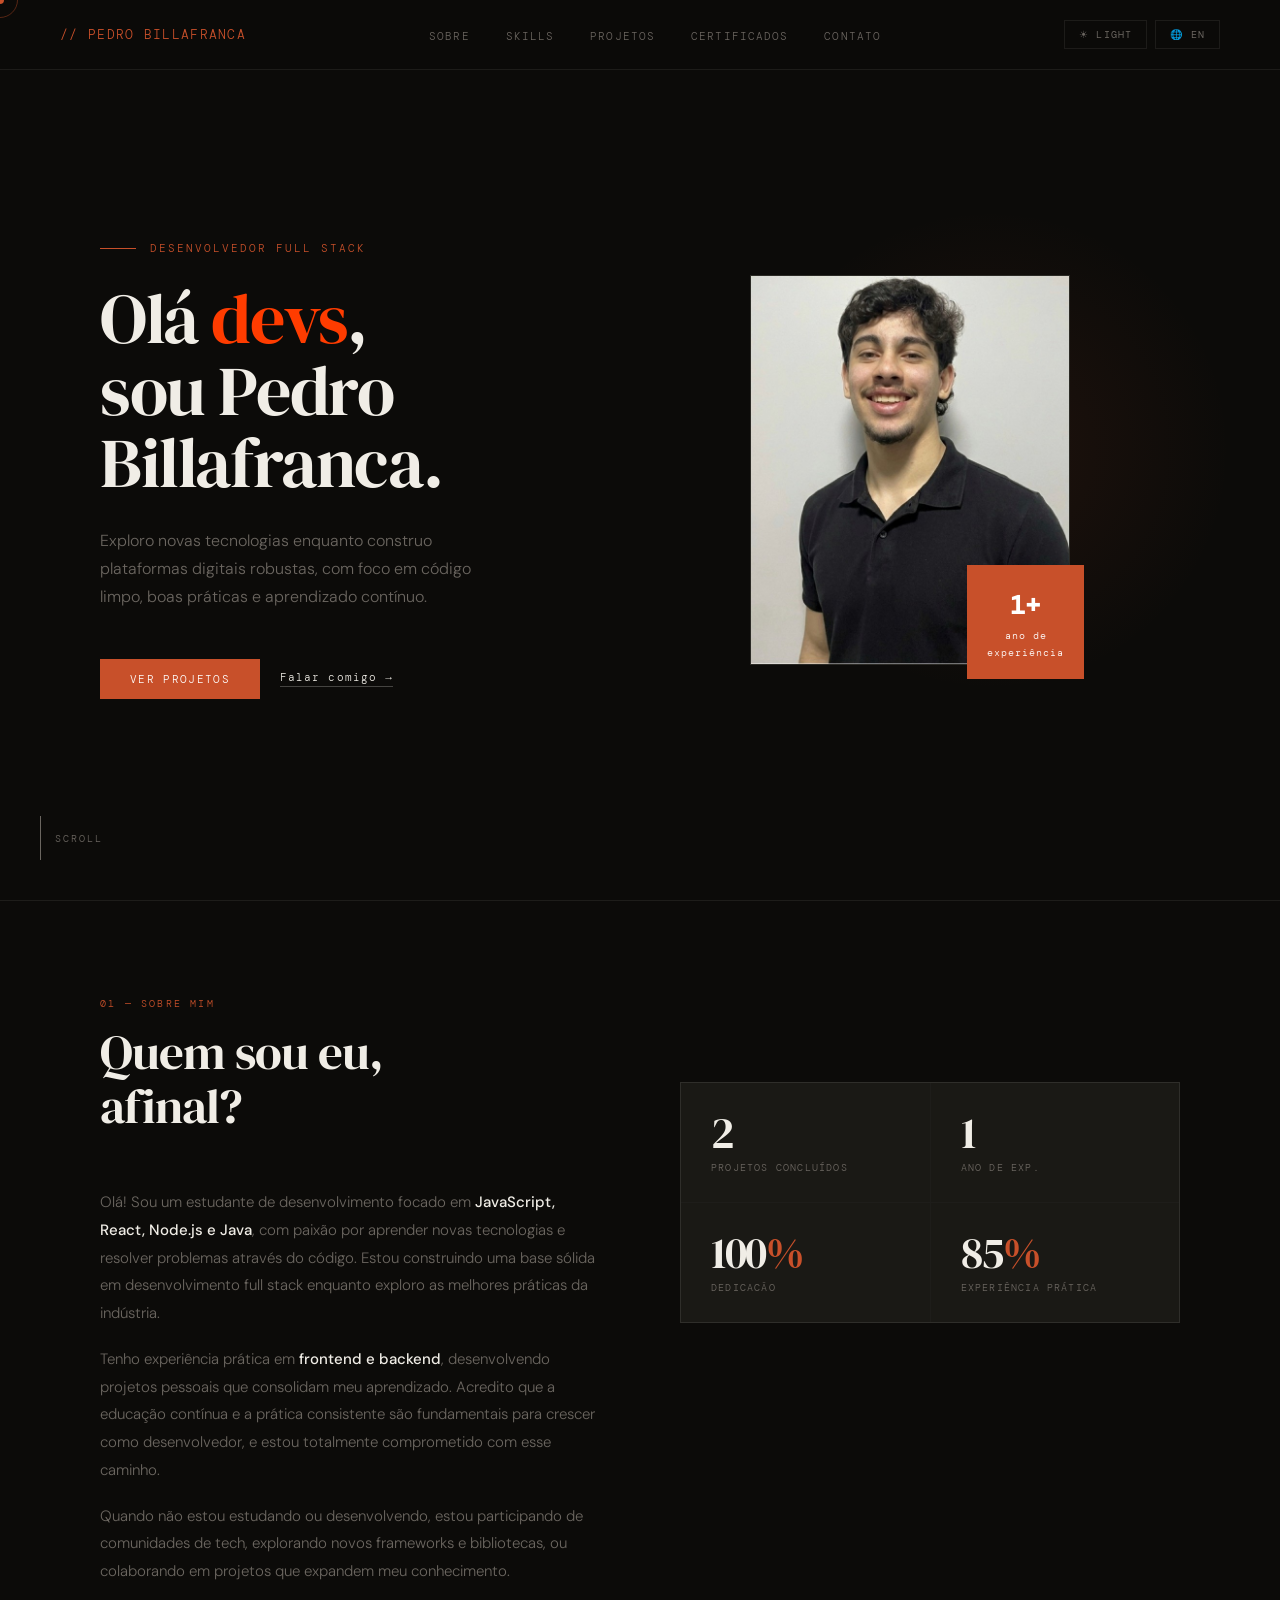
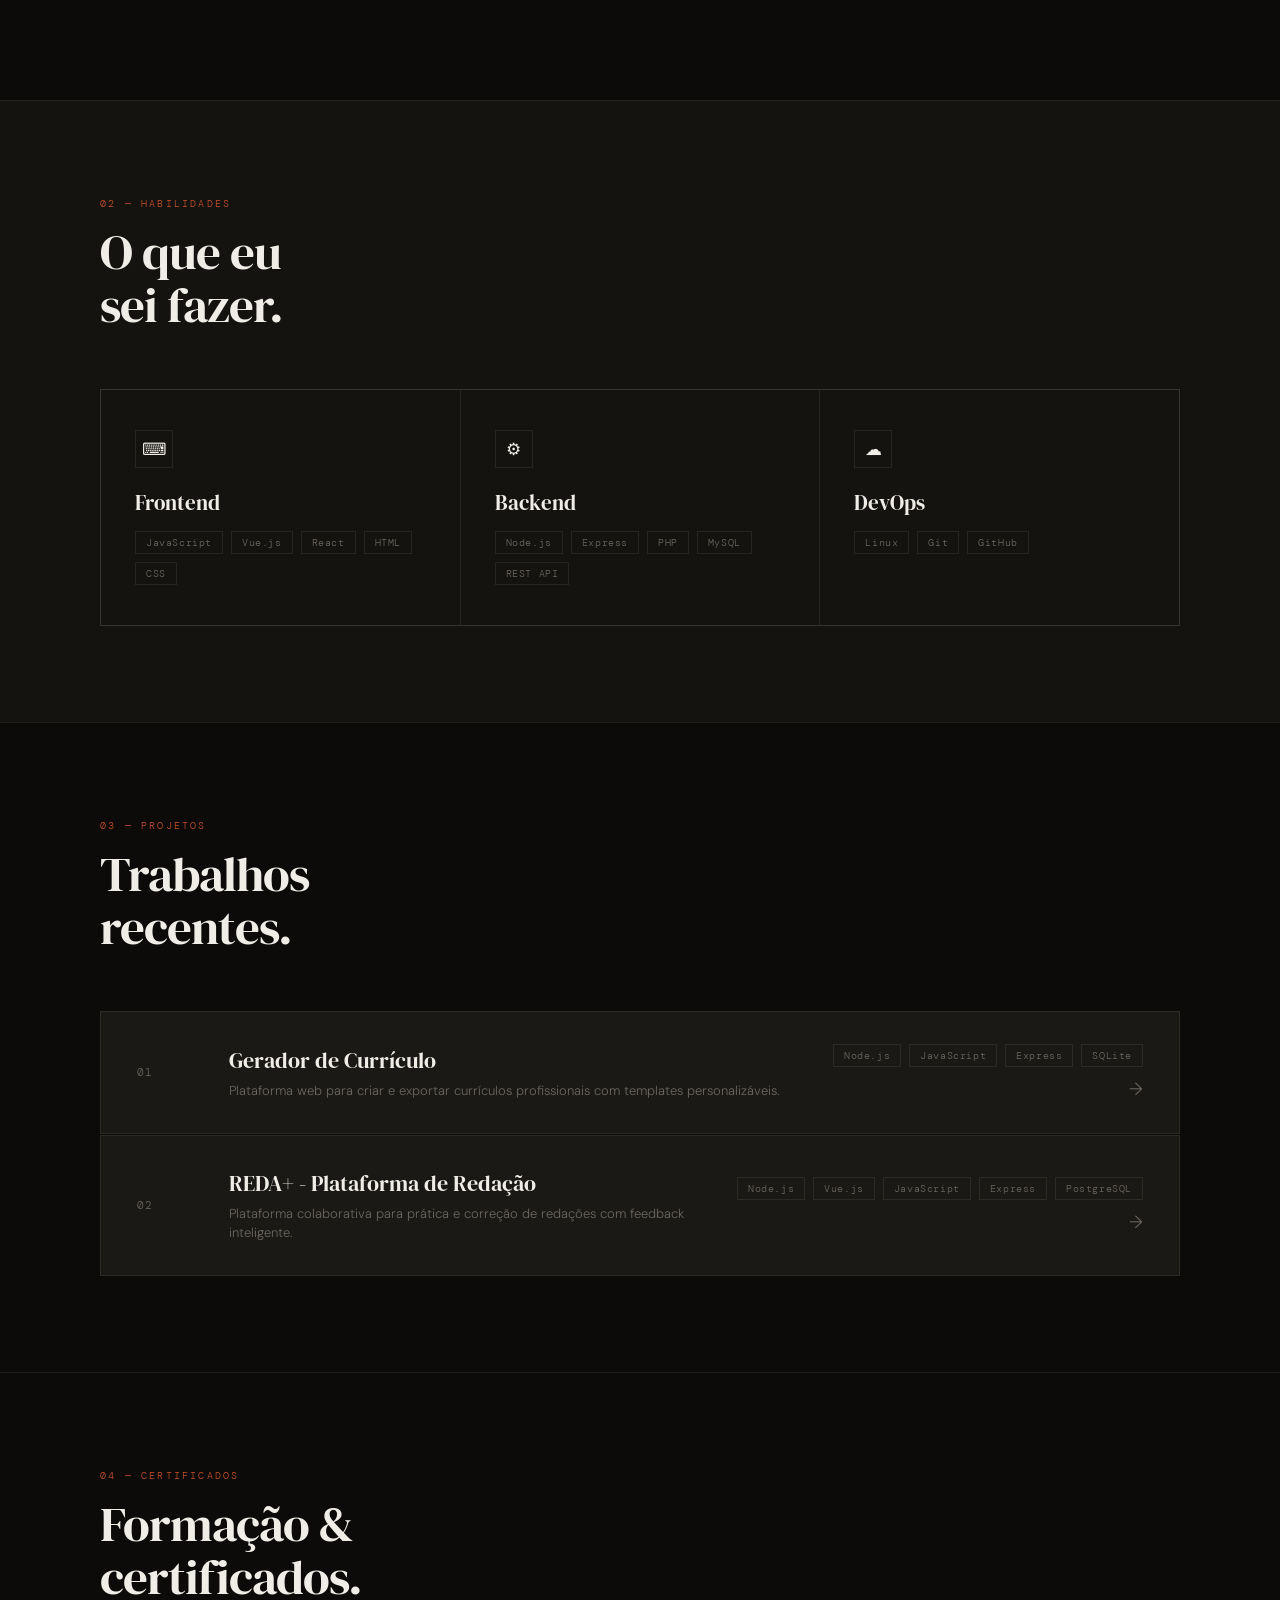
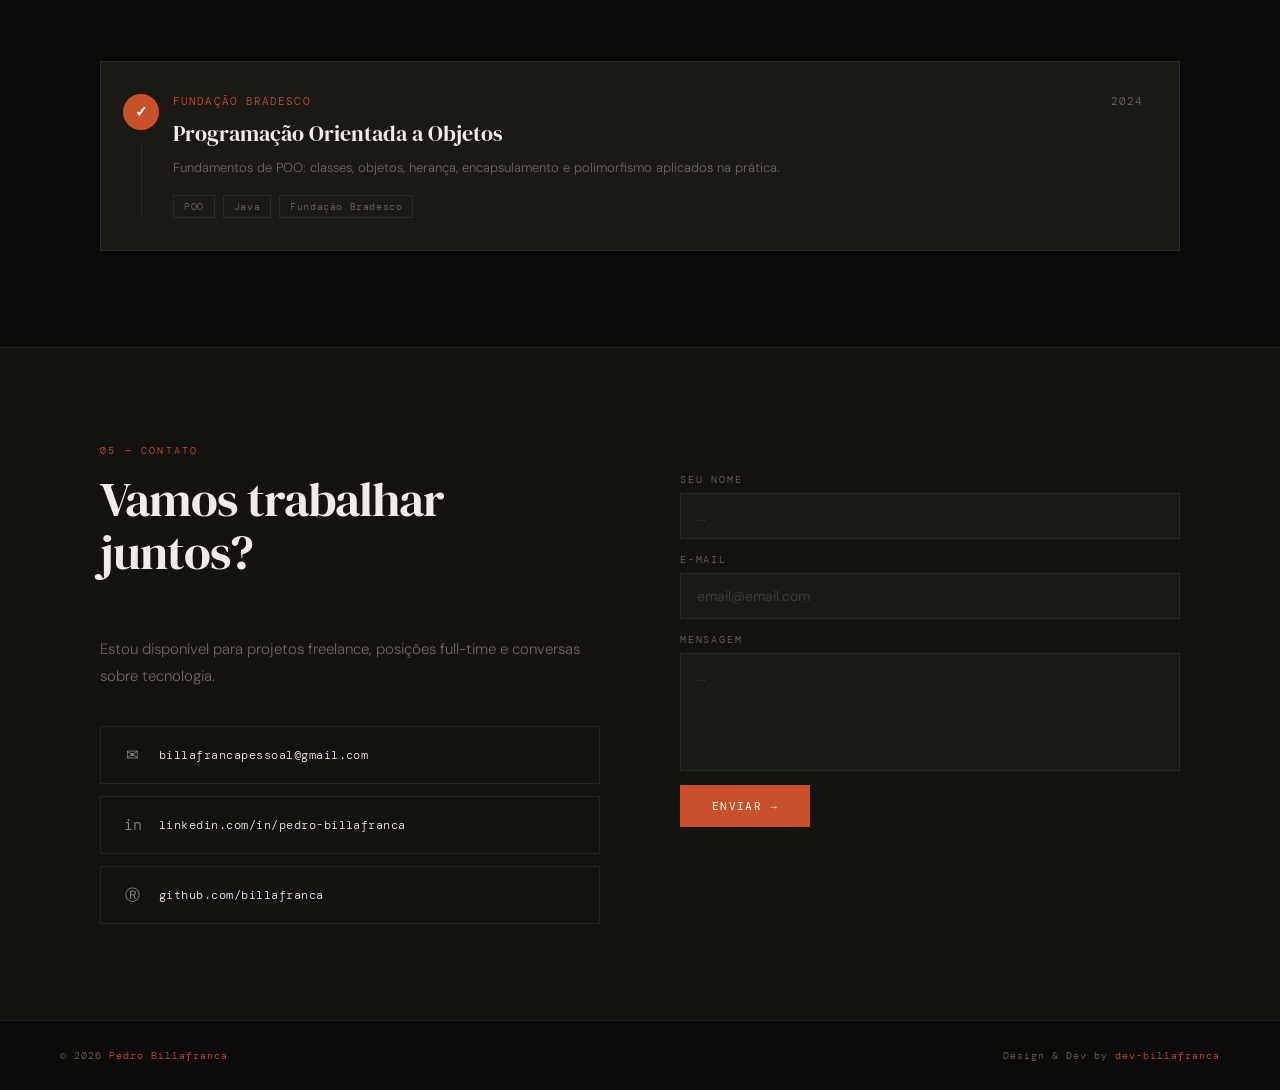
==== index.html @ 244559a8 "portfolio" ====
<!DOCTYPE html>
<html lang="pt-BR" data-theme="dark" data-lang="pt">
<head>
<meta charset="UTF-8">
<meta name="viewport" content="width=device-width, initial-scale=1.0">
<title>Portfolio | Pedro Billafranca</title>
<link href="https://fonts.googleapis.com/css2?family=DM+Serif+Display:ital@0;1&family=DM+Mono:wght@300;400;500&family=DM+Sans:wght@300;400;500&display=swap" rel="stylesheet">
<link rel="stylesheet" href="index.css">
</head>
<body>
<div class="cdot" id="cdot"></div>
<div class="cring" id="cring"></div>
<nav>
  <div class="nlogo"><span>//</span> <span class="pt">Pedro Billafranca</span><span class="en">Pedro Billafranca</span></div>
  <ul class="nlinks">
    <li><a href="#about"><span class="pt">sobre</span><span class="en">about</span></a></li>
    <li><a href="#skills">skills</a></li>
    <li><a href="#projects"><span class="pt">projetos</span><span class="en">projects</span></a></li>
    <li><a href="#certs"><span class="pt">certificados</span><span class="en">certificates</span></a></li>
    <li><a href="#contact"><span class="pt">contato</span><span class="en">contact</span></a></li>
  </ul>
  <div class="ntoggles">
    <button class="tbtn" id="themeBtn"><span id="themeIcon">&#9728;</span><span id="themeLabel">Light</span></button>
    <button class="tbtn" id="langBtn"><span>&#127760;</span><span id="langLabel">EN</span></button>
  </div>
</nav>

<div class="hwrap">
<section class="hero">
  <div>
    <p class="htag fi"><span class="pt">Desenvolvedor Full Stack</span><span class="en">Full Stack Developer</span></p>
    <h1 class="fi"><span class="pt">Olá <span style="color: #ff3c00;">devs</span>,<br>sou Pedro<br>Billafranca.</span><span class="en">Hey <span style="color: #ff8c00;">devs</span>,<br>I'm Pedro<br>Billafranca.</span></h1>
    <p class="hdesc fi"><span class="pt">Exploro novas tecnologias enquanto construo plataformas digitais robustas, com foco em código limpo, boas práticas e aprendizado contínuo.</span><span class="en">I explore new technologies while building robust digital platforms, focusing on clean code, best practices, and continuous learning.</span></p>
    <div class="hcta fi">
      <a href="#projects" class="bp"><span class="pt">Ver Projetos</span><span class="en">View Projects</span></a>
      <a href="#contact" class="bg"><span class="pt">Falar comigo &rarr;</span><span class="en">Get in touch &rarr;</span></a>
    </div>
  </div>
  <div class="hright fi">
    <div class="pwrap">
      <div class="hav">
        <img src="[data-uri]" alt="Profile photo">
      </div>
      <div class="hbadge"><strong>1+</strong><span class="pt">ano de<br>experi&ecirc;ncia</span><span class="en">year of<br>experience</span></div>
    </div>
  </div>
  <div class="sline">scroll</div>
  <div class="hglow"></div>
</section>
</div>

<section id="about">
<div class="si">
  <p class="slabel fi"><span class="pt">01 &mdash; Sobre mim</span><span class="en">01 &mdash; About me</span></p>
  <div class="ag">
    <div>
      <h2 class="fi"><span class="pt">Quem sou eu,<br>afinal?</span><span class="en">Who am I,<br>anyway?</span></h2>
      <div class="at fi">
        <p class="pt">Olá! Sou um estudante de desenvolvimento focado em <strong>JavaScript, React, Node.js e Java</strong>, com paixão por aprender novas tecnologias e resolver problemas através do código. Estou construindo uma base sólida em desenvolvimento full stack enquanto exploro as melhores práticas da indústria.</p>
        <p class="pt">Tenho experiência prática em <strong>frontend e backend</strong>, desenvolvendo projetos pessoais que consolidam meu aprendizado. Acredito que a educação contínua e a prática consistente são fundamentais para crescer como desenvolvedor, e estou totalmente comprometido com esse caminho.</p>
        <p class="pt">Quando não estou estudando ou desenvolvendo, estou participando de comunidades de tech, explorando novos frameworks e bibliotecas, ou colaborando em projetos que expandem meu conhecimento.</p>
        <p class="en">Hi there! I am a development student focused on <strong>JavaScript, React, Node.js, and Java</strong>, with a passion for learning new technologies and solving problems through code. I am building a solid foundation in full stack development while exploring industry best practices.</p>
        <p class="en">I have hands-on experience in <strong>frontend and backend</strong>, developing personal projects that consolidate my learning. I believe continuous education and consistent practice are fundamental to growing as a developer, and I am fully committed to this path.</p>
        <p class="en">When I am not studying or developing, I am participating in tech communities, exploring new frameworks and libraries, or collaborating on projects that expand my knowledge.</p>
      </div>
    </div>
    <div>
      <div class="ast fi">
        <div class="sb"><div class="sn">2</div><div class="sl"><span class="pt">Projetos conclu&iacute;dos</span><span class="en">Projects completed</span></div></div>
        <div class="sb"><div class="sn">1</div><div class="sl"><span class="pt">Ano de exp.</span><span class="en">Year of exp.</span></div></div>
        <div class="sb"><div class="sn">100<span>%</span></div><div class="sl"><span class="pt">Dedicac&atilde;o</span><span class="en">Dedication</span></div></div>
        <div class="sb"><div class="sn">85<span>%</span></div><div class="sl"><span class="pt">Experi&ecirc;ncia prática</span><span class="en">Hands-on experience</span></div></div>
      </div>
    </div>
  </div>
</div>
</section>

<section id="skills">
<div class="si">
  <p class="slabel fi"><span class="pt">02 &mdash; Habilidades</span><span class="en">02 &mdash; Skills</span></p>
  <h2 class="fi"><span class="pt">O que eu<br>sei fazer.</span><span class="en">What I<br>can do.</span></h2>
  <div class="skgrid fi">
    <div class="skcard"><div class="skicon">&#9000;</div><div class="skname">Frontend</div><div class="sktags"><span class="tag">JavaScript</span><span class="tag">Vue.js</span><span class="tag">React</span><span class="tag">HTML</span><span class="tag">CSS</span></div></div>
    <div class="skcard"><div class="skicon">&#9881;</div><div class="skname">Backend</div><div class="sktags"><span class="tag">Node.js</span><span class="tag">Express</span><span class="tag">PHP</span><span class="tag">MySQL</span><span class="tag">REST API</span></div></div>
    <div class="skcard"><div class="skicon">&#9729;</div><div class="skname">DevOps</div><div class="sktags"><span class="tag">Linux</span><span class="tag">Git</span><span class="tag">GitHub</span></div></div>
  </div>
</div>
</section>

<section id="projects">
<div class="si">
  <p class="slabel fi"><span class="pt">03 &mdash; Projetos</span><span class="en">03 &mdash; Projects</span></p>
  <h2 class="fi"><span class="pt">Trabalhos<br>recentes.</span><span class="en">Recent<br>work.</span></h2>
  <div class="plist fi">
    <a href="#" class="prow">
      <span class="pnum">01</span>
      <div class="pinfo"><h3><span class="pt">Gerador de Currículo</span><span class="en">Resume Generator</span></h3><p><span class="pt">Plataforma web para criar e exportar currículos profissionais com templates personalizáveis.</span><span class="en">Web platform to create and export professional resumes with customizable templates.</span></p></div>
      <div class="pmeta"><div class="pstack"><span class="tag">Node.js</span><span class="tag">JavaScript</span><span class="tag">Express</span><span class="tag">SQLite</span></div><span class="parrow">&rarr;</span></div>
    </a>
    <a href="#" class="prow">
      <span class="pnum">02</span>
      <div class="pinfo"><h3><span class="pt">REDA+ - Plataforma de Redação</span><span class="en">REDA+ - Writing Platform</span></h3><p><span class="pt">Plataforma colaborativa para prática e correção de redações com feedback inteligente.</span><span class="en">Collaborative platform for writing practice and correction with intelligent feedback.</span></p></div>
      <div class="pmeta"><div class="pstack"><span class="tag">Node.js</span><span class="tag">Vue.js</span><span class="tag">JavaScript</span><span class="tag">Express</span><span class="tag">PostgreSQL</span></div><span class="parrow">&rarr;</span></div>
    </a>
  </div>
</div>
</section>

<section id="certs">
<div class="si">
  <p class="slabel fi"><span class="pt">04 &mdash; Certificados</span><span class="en">04 &mdash; Certificates</span></p>
  <h2 class="fi"><span class="pt">Forma&ccedil;&atilde;o &amp;<br>certificados.</span><span class="en">Training &amp;<br>certificates.</span></h2>
  <div class="certlist fi">
    <div class="certcard">
      <div class="certleft">
        <div class="certbadge">&#10003;</div>
        <div class="certline"></div>
      </div>
      <div class="certbody">
        <div class="certtop">
          <span class="certorg">Funda&ccedil;&atilde;o Bradesco</span>
          <span class="certyear">2024</span>
        </div>
        <h3 class="certtitle"><span class="pt">Programa&ccedil;&atilde;o Orientada a Objetos</span><span class="en">Object-Oriented Programming</span></h3>
        <p class="certdesc"><span class="pt">Fundamentos de POO: classes, objetos, heran&ccedil;a, encapsulamento e polimorfismo aplicados na pr&aacute;tica.</span><span class="en">OOP fundamentals: classes, objects, inheritance, encapsulation, and polymorphism applied in practice.</span></p>
        <div class="certtags">
          <span class="tag">POO</span><span class="tag">Java</span><span class="tag">Funda&ccedil;&atilde;o Bradesco</span>
        </div>
      </div>
    </div>
  </div>
</div>
</section>

<section id="contact">
<div class="si">
  <p class="slabel fi"><span class="pt">05 &mdash; Contato</span><span class="en">05 &mdash; Contact</span></p>
  <div class="cg">
    <div>
      <h2 class="fi"><span class="pt">Vamos trabalhar<br>juntos?</span><span class="en">Let's work<br>together?</span></h2>
      <p class="cdesc fi"><span class="pt">Estou dispon&iacute;vel para projetos freelance, posi&ccedil;&otilde;es full-time e conversas sobre tecnologia.</span><span class="en">I'm available for freelance projects, full-time positions, and conversations about technology.</span></p>
      <div class="clinks fi">
        <a href="mailto:billafrancapessoal@gmail.com" class="clink"><span class="cicon">&#9993;</span>billafrancapessoal@gmail.com</a>
        <a href="https://linkedin.com/in/pedro-billafranca" target="_blank" class="clink"><span class="cicon">in</span>linkedin.com/in/pedro-billafranca</a>
        <a href="https://github.com/billafranca" target="_blank" class="clink"><span class="cicon">&#9415;</span>github.com/billafranca</a>
      </div>
    </div>
    <div class="cform fi">
      <div class="ff"><label><span class="pt">Seu nome</span><span class="en">Your name</span></label><input type="text" placeholder="..."></div>
      <div class="ff"><label>E-mail</label><input type="email" placeholder="email@email.com"></div>
      <div class="ff"><label><span class="pt">Mensagem</span><span class="en">Message</span></label><textarea rows="5" placeholder="..."></textarea></div>
      <button class="bsend"><span class="pt">Enviar &rarr;</span><span class="en">Send &rarr;</span></button>
    </div>
  </div>
</div>
</section>

<footer>
  <p>&copy; 2026 <span class="pt">Pedro Billafranca</span><span class="en">Pedro Billafranca</span></span></p>
  <p>Design &amp; Dev by <span><span class="pt">dev-billafranca</span><span class="en">dev-billafranca</span></span></p>
</footer>


<script src="index.js"></script>
</body>
</html>
---- index.css ----
*,*::before,*::after{margin:0;padding:0;box-sizing:border-box}
:root,[data-theme="dark"]{--bg:#0C0B09;--surface:#141310;--card:#1A1915;--ink:#F0EDE6;--muted:#6B6660;--accent:#C8502A;--adim:rgba(200,80,42,.12);--line:rgba(240,237,230,.08);--nav:rgba(12,11,9,.9);--gborder:rgba(240,237,230,.25);--ph:rgba(240,237,230,.16)}
[data-theme="light"]{--bg:#F5F2EC;--surface:#EDEAE3;--card:#E6E3DB;--ink:#0F0E0C;--muted:#7A7570;--accent:#C8502A;--adim:rgba(200,80,42,.08);--line:rgba(15,14,12,.1);--nav:rgba(245,242,236,.9);--gborder:rgba(15,14,12,.3);--ph:rgba(15,14,12,.2)}
html{scroll-behavior:smooth}
body{background:var(--bg);color:var(--ink);font-family:'DM Sans',sans-serif;font-weight:300;overflow-x:hidden;cursor:none;transition:background .35s,color .35s}
.cdot{position:fixed;z-index:9999;width:8px;height:8px;background:var(--accent);border-radius:50%;transform:translate(-50%,-50%);pointer-events:none}
.cring{position:fixed;z-index:9998;width:36px;height:36px;border:1.5px solid var(--accent);border-radius:50%;transform:translate(-50%,-50%);pointer-events:none;transition:width .2s,height .2s,opacity .2s;opacity:.4}
nav{position:fixed;top:0;left:0;right:0;z-index:100;display:flex;justify-content:space-between;align-items:center;padding:20px 60px;background:var(--nav);backdrop-filter:blur(16px);border-bottom:1px solid var(--line);transition:background .35s}
.nlogo{font-family:'DM Mono',monospace;font-size:13px;letter-spacing:.1em;color:var(--muted);text-transform:uppercase}
.nlogo span{color:var(--accent)}
.nlinks{display:flex;gap:36px;list-style:none}
.nlinks a{font-size:11px;text-decoration:none;color:var(--muted);letter-spacing:.1em;text-transform:uppercase;transition:color .2s;font-family:'DM Mono',monospace}
.nlinks a:hover{color:var(--ink)}
.ntoggles{display:flex;gap:8px}
.tbtn{font-family:'DM Mono',monospace;font-size:10px;letter-spacing:.12em;text-transform:uppercase;padding:7px 14px;border:1px solid var(--line);background:transparent;color:var(--muted);cursor:none;transition:color .2s,border-color .2s,background .2s;display:flex;align-items:center;gap:7px}
.tbtn:hover{color:var(--ink);border-color:rgba(200,80,42,.4)}
.tbtn.on{color:var(--accent);border-color:var(--accent);background:var(--adim)}
.hwrap{max-width:1200px;margin:0 auto;position:relative}
.hero{min-height:100vh;display:grid;grid-template-columns:1fr 1fr;align-items:center;padding:120px 60px 80px;position:relative;overflow:hidden}
.hglow{position:absolute;right:0;top:50%;transform:translateY(-50%);width:500px;height:500px;border-radius:50%;background:radial-gradient(circle,rgba(200,80,42,.1) 0%,transparent 68%);pointer-events:none}
.htag{font-family:'DM Mono',monospace;font-size:11px;letter-spacing:.18em;color:var(--accent);text-transform:uppercase;margin-bottom:28px;display:flex;align-items:center;gap:14px}
.htag::before{content:'';display:inline-block;width:36px;height:1px;background:var(--accent)}
h1{font-family:'DM Serif Display',serif;font-size:clamp(48px,5.5vw,86px);line-height:1.02;letter-spacing:-.02em;margin-bottom:28px;font-weight:400}
h1 em{font-style:italic;color:var(--accent)}
.hdesc{font-size:16px;color:var(--muted);line-height:1.75;max-width:380px;margin-bottom:48px}
.hcta{display:flex;gap:20px;align-items:center}
.bp{background:var(--accent);color:white;padding:13px 30px;text-decoration:none;font-family:'DM Mono',monospace;font-size:11px;letter-spacing:.12em;text-transform:uppercase;transition:opacity .2s,transform .2s;display:inline-block}
.bp:hover{opacity:.82;transform:translateY(-2px)}
.bg{color:var(--ink);text-decoration:none;font-family:'DM Mono',monospace;font-size:11px;letter-spacing:.1em;border-bottom:1px solid var(--gborder);padding-bottom:2px;transition:color .2s,border-color .2s}
.bg:hover{color:var(--accent);border-color:var(--accent)}
.hright{display:flex;justify-content:center;align-items:center;position:relative;z-index:2}
.pwrap{position:relative;width:320px}
.hav{width:320px;height:390px;background:var(--card);border:1px solid var(--line);overflow:hidden;transition:background .35s,border-color .35s}
.hav img{width:100%;height:100%;object-fit:cover;object-position:center top;display:block}
.hbadge{position:absolute;bottom:-14px;right:-14px;background:var(--accent);color:white;padding:18px 20px;font-family:'DM Mono',monospace;font-size:10px;letter-spacing:.1em;text-align:center;line-height:1.7;z-index:3}
.hbadge strong{display:block;font-size:26px;letter-spacing:-.02em}
.sline{position:absolute;bottom:40px;left:0;display:flex;align-items:center;gap:14px;font-family:'DM Mono',monospace;font-size:10px;letter-spacing:.2em;color:var(--muted);text-transform:uppercase}
.sline::before{content:'';display:block;width:1px;height:44px;background:var(--muted);animation:sa 1.6s ease-in-out infinite}
@keyframes sa{0%,100%{transform:scaleY(1);opacity:.6}50%{transform:scaleY(.3);opacity:.15}}
section{position:relative}
.si{max-width:1200px;margin:0 auto;padding:96px 60px}
.slabel{font-family:'DM Mono',monospace;font-size:10px;letter-spacing:.22em;text-transform:uppercase;color:var(--accent);margin-bottom:16px}
h2{font-family:'DM Serif Display',serif;font-size:clamp(34px,3.8vw,56px);font-weight:400;letter-spacing:-.02em;line-height:1.1;margin-bottom:56px}
#about{border-top:1px solid var(--line)}
.ag{display:grid;grid-template-columns:1fr 1fr;gap:80px;align-items:start}
.at p{font-size:15px;color:var(--muted);line-height:1.85;margin-bottom:18px}
.at p strong{color:var(--ink);font-weight:500}
.ast{display:grid;grid-template-columns:1fr 1fr;gap:1px;background:var(--line);border:1px solid var(--line);margin-top:56px;transition:background .35s}
.sb{background:var(--card);padding:28px 30px;transition:background .35s}
.sn{font-family:'DM Serif Display',serif;font-size:44px;letter-spacing:-.03em;color:var(--ink);line-height:1;margin-bottom:6px}
.sn span{color:var(--accent)}
.sl{font-family:'DM Mono',monospace;font-size:10px;letter-spacing:.12em;text-transform:uppercase;color:var(--muted)}
#skills{border-top:1px solid var(--line);background:var(--surface);transition:background .35s}
.skgrid{display:grid;grid-template-columns:repeat(3,1fr);gap:1px;background:var(--line);border:1px solid var(--line)}
.skcard{background:var(--surface);padding:40px 34px;transition:background .25s}
.skcard:hover{background:var(--card)}
.skicon{width:38px;height:38px;border:1px solid var(--line);display:flex;align-items:center;justify-content:center;margin-bottom:20px;font-size:17px}
.skname{font-family:'DM Serif Display',serif;font-size:21px;margin-bottom:14px;font-weight:400}
.sktags{display:flex;flex-wrap:wrap;gap:8px}
.tag{font-family:'DM Mono',monospace;font-size:10px;padding:4px 10px;border:1px solid var(--line);color:var(--muted);letter-spacing:.06em;transition:border-color .2s,color .2s}
.skcard:hover .tag{border-color:rgba(200,80,42,.4);color:rgba(200,80,42,.8)}
#projects{border-top:1px solid var(--line)}
.plist{display:flex;flex-direction:column;gap:1px}
.prow{display:grid;grid-template-columns:56px 1fr auto;gap:36px;align-items:center;padding:32px 36px;background:var(--card);border:1px solid var(--line);text-decoration:none;color:inherit;transition:background .2s,transform .2s;position:relative;overflow:hidden}
.prow::before{content:'';position:absolute;left:0;top:0;bottom:0;width:2px;background:var(--accent);transform:scaleY(0);transition:transform .25s;transform-origin:bottom}
.prow:hover{background:var(--surface);transform:translateX(3px)}
.prow:hover::before{transform:scaleY(1)}
.pnum{font-family:'DM Mono',monospace;font-size:11px;color:var(--muted);letter-spacing:.1em}
.pinfo h3{font-family:'DM Serif Display',serif;font-size:22px;font-weight:400;margin-bottom:6px}
.pinfo p{font-size:13px;color:var(--muted);line-height:1.5}
.pmeta{display:flex;flex-direction:column;align-items:flex-end;gap:10px}
.pstack{display:flex;gap:8px;flex-wrap:wrap;justify-content:flex-end}
.parrow{font-size:18px;color:var(--muted);transition:color .2s,transform .2s}
.prow:hover .parrow{color:var(--accent);transform:translateX(4px)}
#certs{border-top:1px solid var(--line)}
.certlist{display:flex;flex-direction:column;gap:2px}
.certcard{display:grid;grid-template-columns:48px 1fr;gap:0;background:var(--card);border:1px solid var(--line);transition:background .2s}
.certcard:hover{background:var(--surface)}
.certleft{display:flex;flex-direction:column;align-items:center;padding:32px 0 32px 32px;gap:0}
.certbadge{width:36px;height:36px;border-radius:50%;background:var(--accent);color:white;display:flex;align-items:center;justify-content:center;font-size:15px;font-weight:700;flex-shrink:0}
.certline{flex:1;width:1px;background:var(--line);margin-top:12px}
.certbody{padding:32px 36px 32px 24px}
.certtop{display:flex;justify-content:space-between;align-items:center;margin-bottom:10px}
.certorg{font-family:'DM Mono',monospace;font-size:11px;letter-spacing:.1em;text-transform:uppercase;color:var(--accent)}
.certyear{font-family:'DM Mono',monospace;font-size:11px;color:var(--muted);letter-spacing:.08em}
.certtitle{font-family:'DM Serif Display',serif;font-size:22px;font-weight:400;margin-bottom:10px}
.certdesc{font-size:13px;color:var(--muted);line-height:1.6;margin-bottom:16px}
.certtags{display:flex;flex-wrap:wrap;gap:8px}
#contact{border-top:1px solid var(--line);background:var(--surface);transition:background .35s}
.cg{display:grid;grid-template-columns:1fr 1fr;gap:80px;align-items:start}
.cdesc{font-size:15px;color:var(--muted);line-height:1.8;margin-bottom:36px}
.clinks{display:flex;flex-direction:column;gap:12px}
.clink{display:flex;align-items:center;gap:16px;text-decoration:none;color:var(--ink);font-family:'DM Mono',monospace;font-size:12px;letter-spacing:.04em;padding:18px 22px;border:1px solid var(--line);transition:border-color .2s,background .2s}
.clink:hover{border-color:var(--accent);background:var(--adim)}
.cicon{font-size:15px;width:20px;text-align:center;opacity:.55}
.cform{display:flex;flex-direction:column;gap:14px}
.ff{display:flex;flex-direction:column;gap:7px}
.ff label{font-family:'DM Mono',monospace;font-size:10px;letter-spacing:.18em;text-transform:uppercase;color:var(--muted)}
.ff input,.ff textarea{background:var(--card);border:1px solid var(--line);color:var(--ink);padding:13px 16px;font-family:'DM Sans',sans-serif;font-size:14px;outline:none;resize:none;transition:border-color .2s,background .35s}
.ff input:focus,.ff textarea:focus{border-color:var(--accent)}
.ff input::placeholder,.ff textarea::placeholder{color:var(--ph)}
.bsend{background:var(--accent);color:white;border:none;padding:14px 32px;font-family:'DM Mono',monospace;font-size:11px;letter-spacing:.12em;text-transform:uppercase;cursor:none;transition:opacity .2s,transform .2s;align-self:flex-start}
.bsend:hover{opacity:.82;transform:translateY(-2px)}
footer{border-top:1px solid var(--line);padding:28px 60px;background:var(--bg);display:flex;justify-content:space-between;align-items:center;transition:background .35s}
footer p{font-family:'DM Mono',monospace;font-size:10px;letter-spacing:.1em;color:var(--muted)}
footer span{color:var(--accent)}
.fi{opacity:0;transform:translateY(24px);transition:opacity .65s ease,transform .65s ease}
.fi.v{opacity:1;transform:translateY(0)}
[data-lang="pt"] .en{display:none!important}
[data-lang="en"] .pt{display:none!important}
@media(max-width:900px){nav{padding:16px 20px}.nlinks{display:none}.hero{grid-template-columns:1fr;padding:100px 20px 60px}.hright{margin-top:48px}.pwrap,.hav{width:260px}.hav{height:300px}.si{padding:64px 20px}.ag,.cg{grid-template-columns:1fr;gap:48px}.skgrid{grid-template-columns:1fr}.prow{grid-template-columns:40px 1fr;padding:20px}.pmeta{display:none}footer{flex-direction:column;gap:10px;padding:20px;text-align:center}.sline{display:none}}
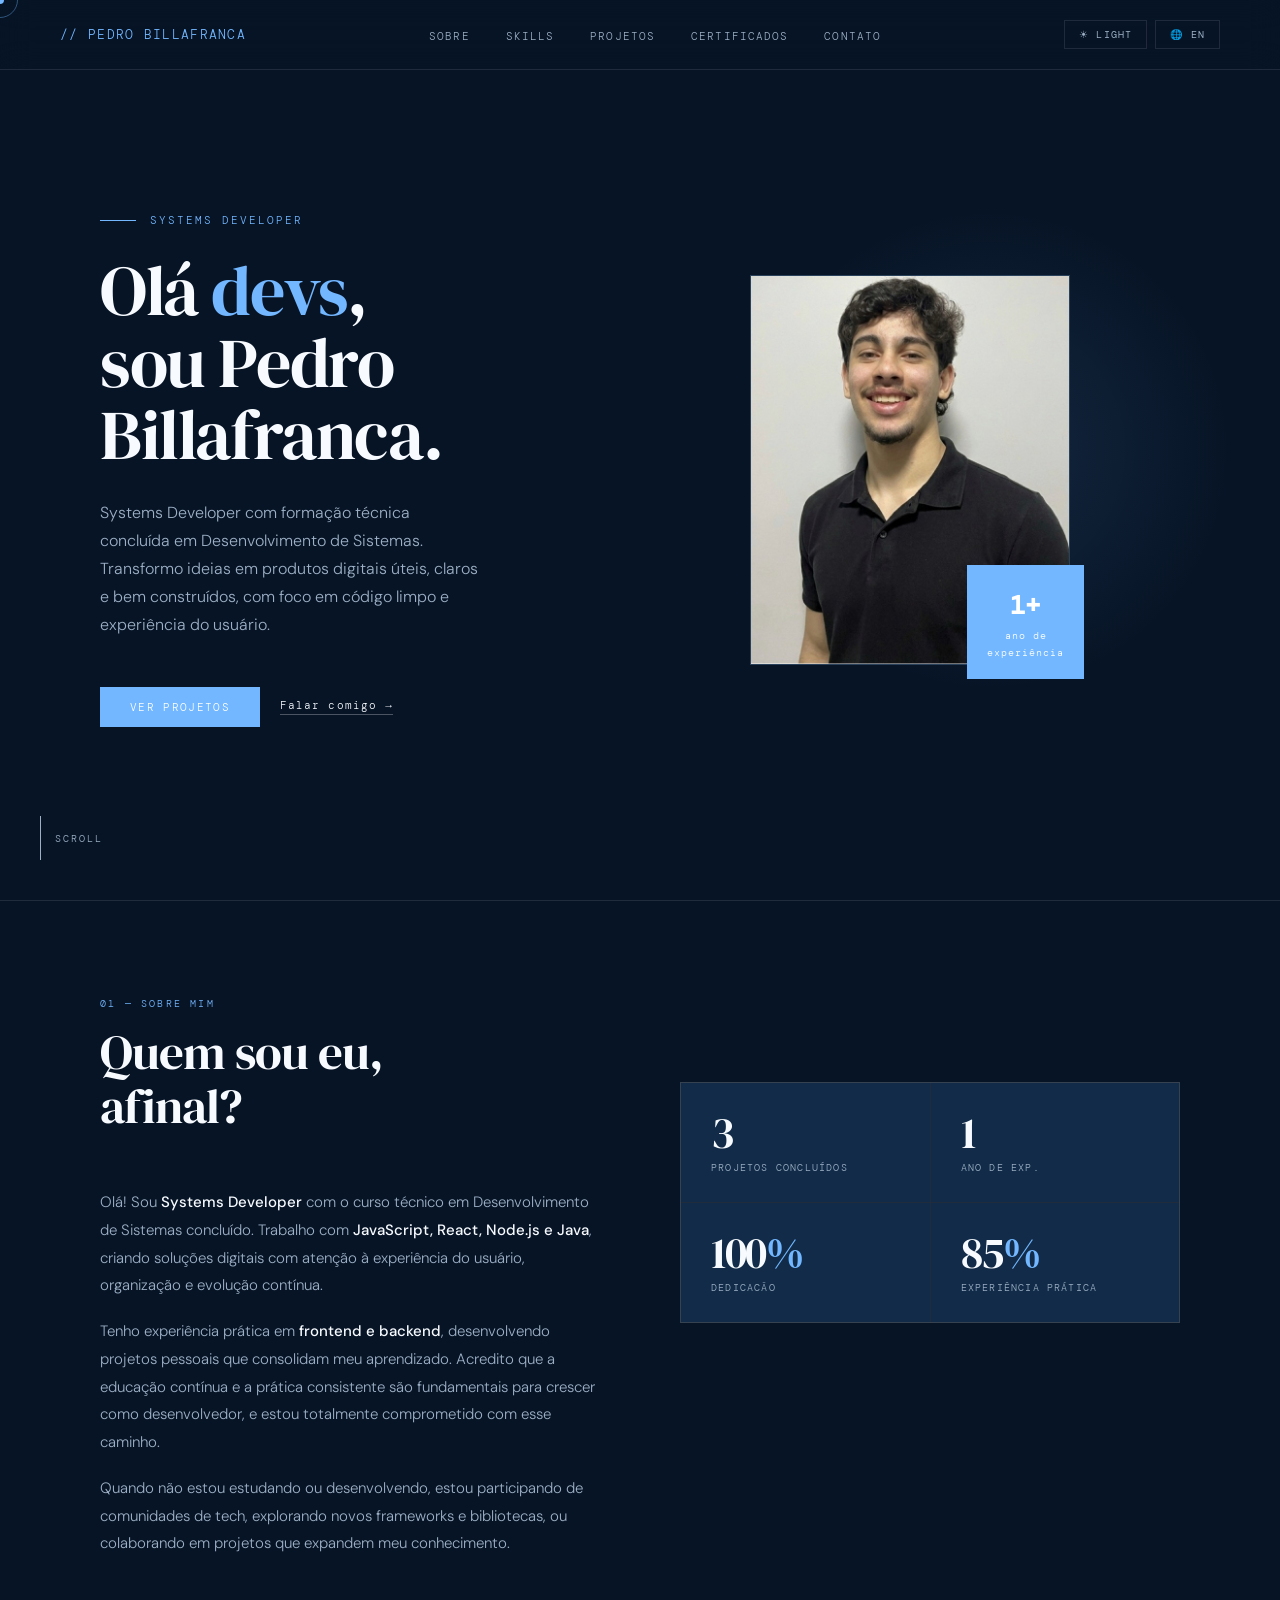
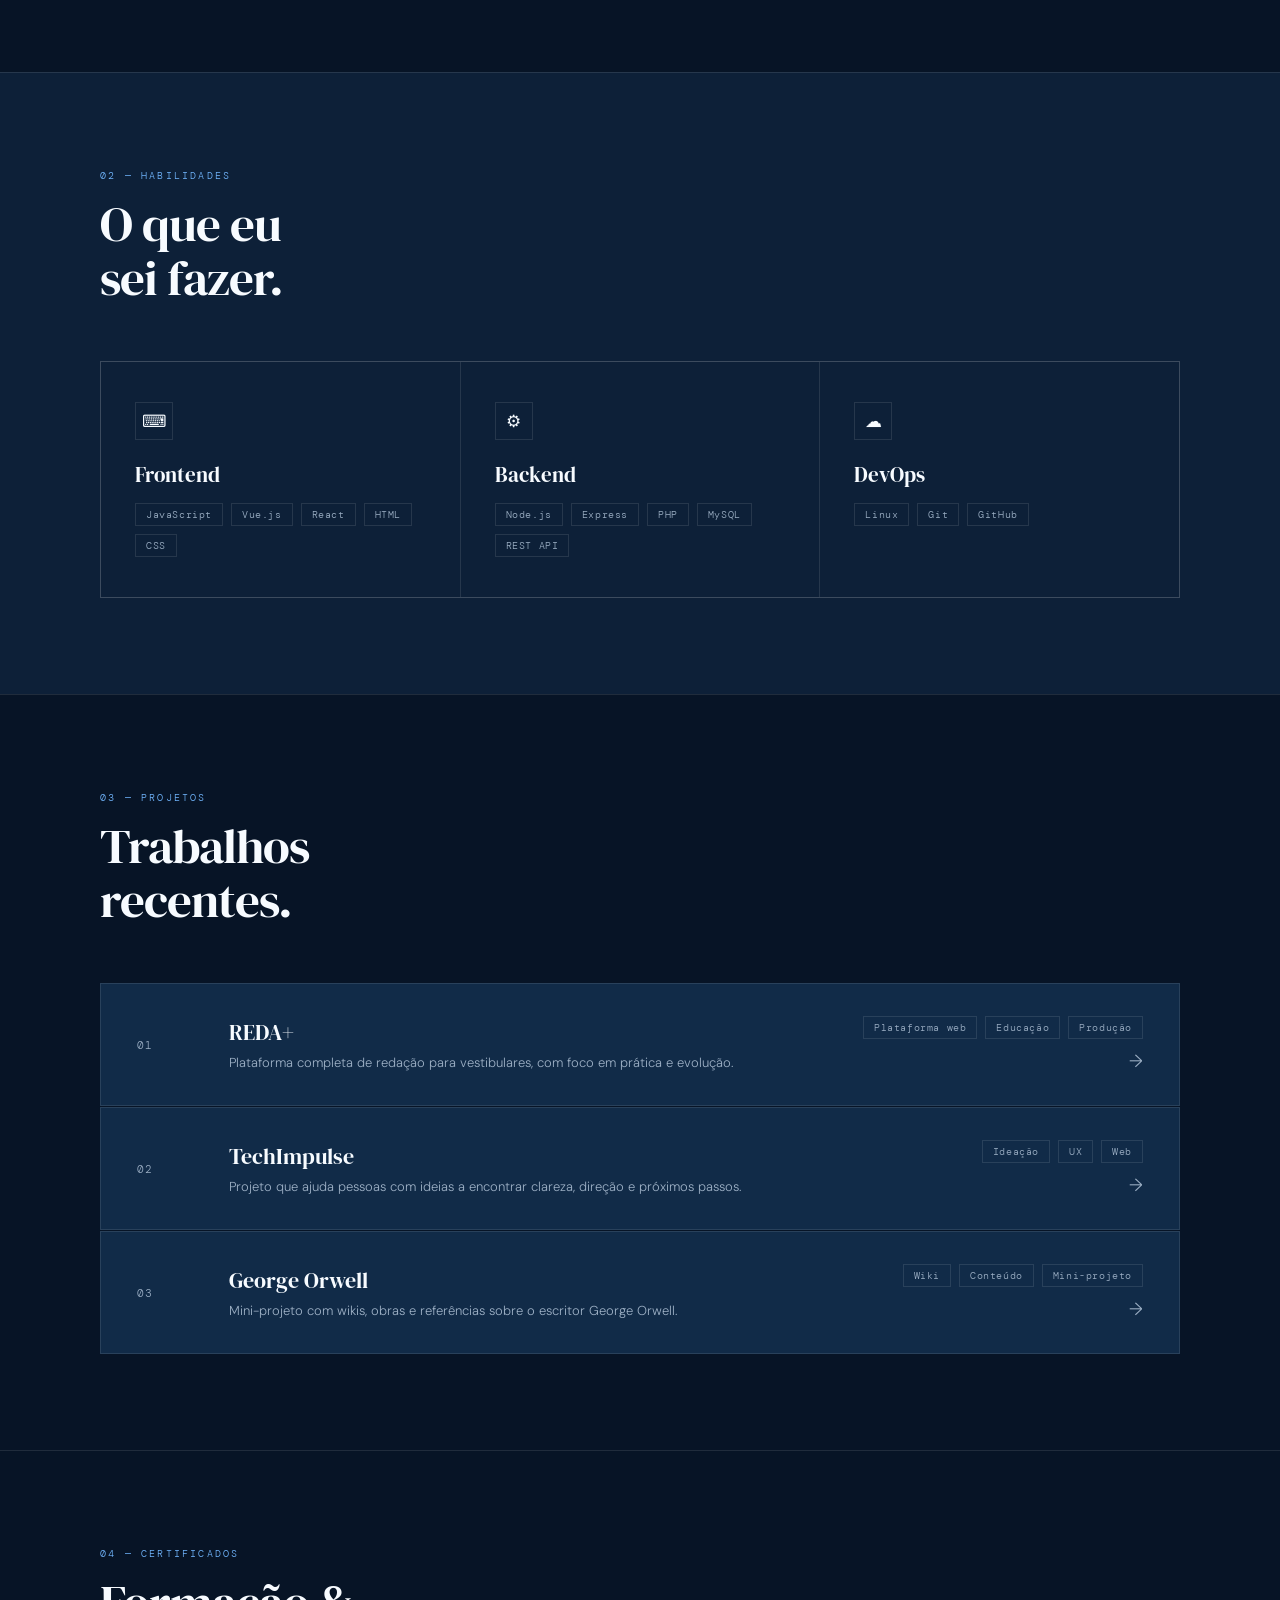
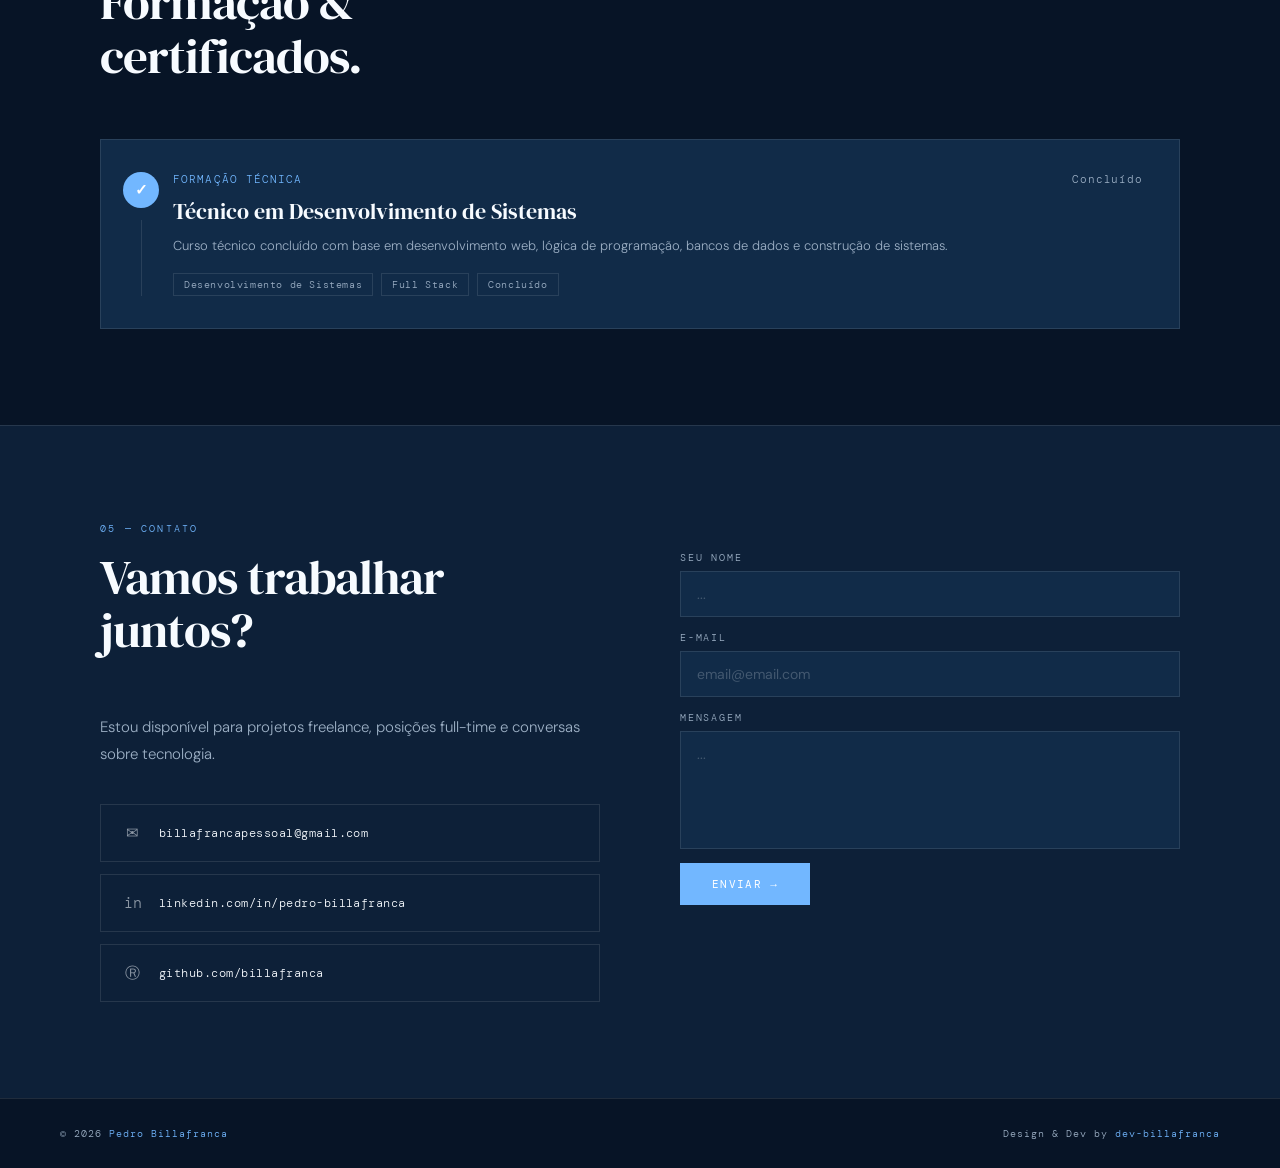
==== commit 33a63d12: "Atualiza portfólio com projetos e formação" ====
--- a/index.html
+++ b/index.html
@@ -3,7 +3,8 @@
 <head>
 <meta charset="UTF-8">
 <meta name="viewport" content="width=device-width, initial-scale=1.0">
-<title>Portfolio | Pedro Billafranca</title>
+<title>Pedro Billafranca | Systems Developer</title>
+<meta name="description" content="Portfólio de Pedro Billafranca, Systems Developer com formação técnica concluída em Desenvolvimento de Sistemas e projetos digitais em produção.">
 <link href="https://fonts.googleapis.com/css2?family=DM+Serif+Display:ital@0;1&family=DM+Mono:wght@300;400;500&family=DM+Sans:wght@300;400;500&display=swap" rel="stylesheet">
 <link rel="stylesheet" href="index.css">
 </head>
@@ -28,9 +29,9 @@
 <div class="hwrap">
 <section class="hero">
   <div>
-    <p class="htag fi"><span class="pt">Desenvolvedor Full Stack</span><span class="en">Full Stack Developer</span></p>
-    <h1 class="fi"><span class="pt">Olá <span style="color: #ff3c00;">devs</span>,<br>sou Pedro<br>Billafranca.</span><span class="en">Hey <span style="color: #ff8c00;">devs</span>,<br>I'm Pedro<br>Billafranca.</span></h1>
-    <p class="hdesc fi"><span class="pt">Exploro novas tecnologias enquanto construo plataformas digitais robustas, com foco em código limpo, boas práticas e aprendizado contínuo.</span><span class="en">I explore new technologies while building robust digital platforms, focusing on clean code, best practices, and continuous learning.</span></p>
+    <p class="htag fi"><span class="pt">Systems Developer</span><span class="en">Systems Developer</span></p>
+    <h1 class="fi"><span class="pt">Olá <span style="color: var(--accent);">devs</span>,<br>sou Pedro<br>Billafranca.</span><span class="en">Hey <span style="color: var(--accent);">devs</span>,<br>I'm Pedro<br>Billafranca.</span></h1>
+    <p class="hdesc fi"><span class="pt">Systems Developer com formação técnica concluída em Desenvolvimento de Sistemas. Transformo ideias em produtos digitais úteis, claros e bem construídos, com foco em código limpo e experiência do usuário.</span><span class="en">I explore new technologies while building robust digital platforms, focusing on clean code, best practices, and continuous learning.</span></p>
     <div class="hcta fi">
       <a href="#projects" class="bp"><span class="pt">Ver Projetos</span><span class="en">View Projects</span></a>
       <a href="#contact" class="bg"><span class="pt">Falar comigo &rarr;</span><span class="en">Get in touch &rarr;</span></a>
@@ -56,7 +57,7 @@
     <div>
       <h2 class="fi"><span class="pt">Quem sou eu,<br>afinal?</span><span class="en">Who am I,<br>anyway?</span></h2>
       <div class="at fi">
-        <p class="pt">Olá! Sou um estudante de desenvolvimento focado em <strong>JavaScript, React, Node.js e Java</strong>, com paixão por aprender novas tecnologias e resolver problemas através do código. Estou construindo uma base sólida em desenvolvimento full stack enquanto exploro as melhores práticas da indústria.</p>
+        <p class="pt">Olá! Sou <strong>Systems Developer</strong> com o curso técnico em Desenvolvimento de Sistemas concluído. Trabalho com <strong>JavaScript, React, Node.js e Java</strong>, criando soluções digitais com atenção à experiência do usuário, organização e evolução contínua.</p>
         <p class="pt">Tenho experiência prática em <strong>frontend e backend</strong>, desenvolvendo projetos pessoais que consolidam meu aprendizado. Acredito que a educação contínua e a prática consistente são fundamentais para crescer como desenvolvedor, e estou totalmente comprometido com esse caminho.</p>
         <p class="pt">Quando não estou estudando ou desenvolvendo, estou participando de comunidades de tech, explorando novos frameworks e bibliotecas, ou colaborando em projetos que expandem meu conhecimento.</p>
         <p class="en">Hi there! I am a development student focused on <strong>JavaScript, React, Node.js, and Java</strong>, with a passion for learning new technologies and solving problems through code. I am building a solid foundation in full stack development while exploring industry best practices.</p>
@@ -66,7 +67,7 @@
     </div>
     <div>
       <div class="ast fi">
-        <div class="sb"><div class="sn">2</div><div class="sl"><span class="pt">Projetos conclu&iacute;dos</span><span class="en">Projects completed</span></div></div>
+        <div class="sb"><div class="sn">3</div><div class="sl"><span class="pt">Projetos conclu&iacute;dos</span><span class="en">Projects completed</span></div></div>
         <div class="sb"><div class="sn">1</div><div class="sl"><span class="pt">Ano de exp.</span><span class="en">Year of exp.</span></div></div>
         <div class="sb"><div class="sn">100<span>%</span></div><div class="sl"><span class="pt">Dedicac&atilde;o</span><span class="en">Dedication</span></div></div>
         <div class="sb"><div class="sn">85<span>%</span></div><div class="sl"><span class="pt">Experi&ecirc;ncia prática</span><span class="en">Hands-on experience</span></div></div>
@@ -93,15 +94,20 @@
   <p class="slabel fi"><span class="pt">03 &mdash; Projetos</span><span class="en">03 &mdash; Projects</span></p>
   <h2 class="fi"><span class="pt">Trabalhos<br>recentes.</span><span class="en">Recent<br>work.</span></h2>
   <div class="plist fi">
-    <a href="#" class="prow">
+    <a href="https://redaplus.vercel.app" target="_blank" rel="noreferrer" class="prow">
       <span class="pnum">01</span>
-      <div class="pinfo"><h3><span class="pt">Gerador de Currículo</span><span class="en">Resume Generator</span></h3><p><span class="pt">Plataforma web para criar e exportar currículos profissionais com templates personalizáveis.</span><span class="en">Web platform to create and export professional resumes with customizable templates.</span></p></div>
-      <div class="pmeta"><div class="pstack"><span class="tag">Node.js</span><span class="tag">JavaScript</span><span class="tag">Express</span><span class="tag">SQLite</span></div><span class="parrow">&rarr;</span></div>
+      <div class="pinfo"><h3><span class="pt">REDA+</span><span class="en">REDA+</span></h3><p><span class="pt">Plataforma completa de redação para vestibulares, com foco em prática e evolução.</span><span class="en">Complete essay platform for entrance exams, focused on practice and progress.</span></p></div>
+      <div class="pmeta"><div class="pstack"><span class="tag">Plataforma web</span><span class="tag">Educação</span><span class="tag">Produção</span></div><span class="parrow">&rarr;</span></div>
     </a>
-    <a href="#" class="prow">
+    <a href="https://techimpulse.vercel.app" target="_blank" rel="noreferrer" class="prow">
       <span class="pnum">02</span>
-      <div class="pinfo"><h3><span class="pt">REDA+ - Plataforma de Redação</span><span class="en">REDA+ - Writing Platform</span></h3><p><span class="pt">Plataforma colaborativa para prática e correção de redações com feedback inteligente.</span><span class="en">Collaborative platform for writing practice and correction with intelligent feedback.</span></p></div>
-      <div class="pmeta"><div class="pstack"><span class="tag">Node.js</span><span class="tag">Vue.js</span><span class="tag">JavaScript</span><span class="tag">Express</span><span class="tag">PostgreSQL</span></div><span class="parrow">&rarr;</span></div>
+      <div class="pinfo"><h3><span class="pt">TechImpulse</span><span class="en">TechImpulse</span></h3><p><span class="pt">Projeto que ajuda pessoas com ideias a encontrar clareza, direção e próximos passos.</span><span class="en">A project that helps people with ideas find clarity, direction, and next steps.</span></p></div>
+      <div class="pmeta"><div class="pstack"><span class="tag">Ideação</span><span class="tag">UX</span><span class="tag">Web</span></div><span class="parrow">&rarr;</span></div>
+    </a>
+    <a href="https://george-orwell.vercel.app" target="_blank" rel="noreferrer" class="prow">
+      <span class="pnum">03</span>
+      <div class="pinfo"><h3><span class="pt">George Orwell</span><span class="en">George Orwell</span></h3><p><span class="pt">Mini-projeto com wikis, obras e referências sobre o escritor George Orwell.</span><span class="en">A mini-project with wikis, works, and references about writer George Orwell.</span></p></div>
+      <div class="pmeta"><div class="pstack"><span class="tag">Wiki</span><span class="tag">Conteúdo</span><span class="tag">Mini-projeto</span></div><span class="parrow">&rarr;</span></div>
     </a>
   </div>
 </div>
@@ -119,13 +125,13 @@
       </div>
       <div class="certbody">
         <div class="certtop">
-          <span class="certorg">Funda&ccedil;&atilde;o Bradesco</span>
-          <span class="certyear">2024</span>
+          <span class="certorg">Forma&ccedil;&atilde;o t&eacute;cnica</span>
+          <span class="certyear">Conclu&iacute;do</span>
         </div>
-        <h3 class="certtitle"><span class="pt">Programa&ccedil;&atilde;o Orientada a Objetos</span><span class="en">Object-Oriented Programming</span></h3>
-        <p class="certdesc"><span class="pt">Fundamentos de POO: classes, objetos, heran&ccedil;a, encapsulamento e polimorfismo aplicados na pr&aacute;tica.</span><span class="en">OOP fundamentals: classes, objects, inheritance, encapsulation, and polymorphism applied in practice.</span></p>
+        <h3 class="certtitle"><span class="pt">T&eacute;cnico em Desenvolvimento de Sistemas</span><span class="en">Technical Degree in Systems Development</span></h3>
+        <p class="certdesc"><span class="pt">Curso t&eacute;cnico conclu&iacute;do com base em desenvolvimento web, l&oacute;gica de programa&ccedil;&atilde;o, bancos de dados e constru&ccedil;&atilde;o de sistemas.</span><span class="en">Completed technical program focused on web development, programming logic, databases, and systems construction.</span></p>
         <div class="certtags">
-          <span class="tag">POO</span><span class="tag">Java</span><span class="tag">Funda&ccedil;&atilde;o Bradesco</span>
+          <span class="tag">Desenvolvimento de Sistemas</span><span class="tag">Full Stack</span><span class="tag">Concluído</span>
         </div>
       </div>
     </div>
@@ -164,4 +170,4 @@
 
 <script src="index.js"></script>
 </body>
-</html>+</html>
--- a/index.css
+++ b/index.css
@@ -1,6 +1,6 @@
 *,*::before,*::after{margin:0;padding:0;box-sizing:border-box}
-:root,[data-theme="dark"]{--bg:#0C0B09;--surface:#141310;--card:#1A1915;--ink:#F0EDE6;--muted:#6B6660;--accent:#C8502A;--adim:rgba(200,80,42,.12);--line:rgba(240,237,230,.08);--nav:rgba(12,11,9,.9);--gborder:rgba(240,237,230,.25);--ph:rgba(240,237,230,.16)}
-[data-theme="light"]{--bg:#F5F2EC;--surface:#EDEAE3;--card:#E6E3DB;--ink:#0F0E0C;--muted:#7A7570;--accent:#C8502A;--adim:rgba(200,80,42,.08);--line:rgba(15,14,12,.1);--nav:rgba(245,242,236,.9);--gborder:rgba(15,14,12,.3);--ph:rgba(15,14,12,.2)}
+:root,[data-theme="dark"]{--bg:#071426;--surface:#0d2038;--card:#112b48;--ink:#f7fbff;--muted:#9db0c5;--accent:#72b7ff;--adim:rgba(114,183,255,.12);--line:rgba(247,251,255,.1);--nav:rgba(7,20,38,.9);--gborder:rgba(247,251,255,.28);--ph:rgba(247,251,255,.22)}
+[data-theme="light"]{--bg:#f7fbff;--surface:#edf5fc;--card:#ffffff;--ink:#071426;--muted:#5d7188;--accent:#145da0;--adim:rgba(20,93,160,.08);--line:rgba(7,20,38,.12);--nav:rgba(247,251,255,.92);--gborder:rgba(7,20,38,.28);--ph:rgba(7,20,38,.22)}
 html{scroll-behavior:smooth}
 body{background:var(--bg);color:var(--ink);font-family:'DM Sans',sans-serif;font-weight:300;overflow-x:hidden;cursor:none;transition:background .35s,color .35s}
 .cdot{position:fixed;z-index:9999;width:8px;height:8px;background:var(--accent);border-radius:50%;transform:translate(-50%,-50%);pointer-events:none}
@@ -13,11 +13,11 @@
 .nlinks a:hover{color:var(--ink)}
 .ntoggles{display:flex;gap:8px}
 .tbtn{font-family:'DM Mono',monospace;font-size:10px;letter-spacing:.12em;text-transform:uppercase;padding:7px 14px;border:1px solid var(--line);background:transparent;color:var(--muted);cursor:none;transition:color .2s,border-color .2s,background .2s;display:flex;align-items:center;gap:7px}
-.tbtn:hover{color:var(--ink);border-color:rgba(200,80,42,.4)}
+.tbtn:hover{color:var(--ink);border-color:rgba(114,183,255,.5)}
 .tbtn.on{color:var(--accent);border-color:var(--accent);background:var(--adim)}
 .hwrap{max-width:1200px;margin:0 auto;position:relative}
 .hero{min-height:100vh;display:grid;grid-template-columns:1fr 1fr;align-items:center;padding:120px 60px 80px;position:relative;overflow:hidden}
-.hglow{position:absolute;right:0;top:50%;transform:translateY(-50%);width:500px;height:500px;border-radius:50%;background:radial-gradient(circle,rgba(200,80,42,.1) 0%,transparent 68%);pointer-events:none}
+.hglow{position:absolute;right:0;top:50%;transform:translateY(-50%);width:500px;height:500px;border-radius:50%;background:radial-gradient(circle,rgba(114,183,255,.12) 0%,transparent 68%);pointer-events:none}
 .htag{font-family:'DM Mono',monospace;font-size:11px;letter-spacing:.18em;color:var(--accent);text-transform:uppercase;margin-bottom:28px;display:flex;align-items:center;gap:14px}
 .htag::before{content:'';display:inline-block;width:36px;height:1px;background:var(--accent)}
 h1{font-family:'DM Serif Display',serif;font-size:clamp(48px,5.5vw,86px);line-height:1.02;letter-spacing:-.02em;margin-bottom:28px;font-weight:400}
@@ -58,7 +58,7 @@
 .skname{font-family:'DM Serif Display',serif;font-size:21px;margin-bottom:14px;font-weight:400}
 .sktags{display:flex;flex-wrap:wrap;gap:8px}
 .tag{font-family:'DM Mono',monospace;font-size:10px;padding:4px 10px;border:1px solid var(--line);color:var(--muted);letter-spacing:.06em;transition:border-color .2s,color .2s}
-.skcard:hover .tag{border-color:rgba(200,80,42,.4);color:rgba(200,80,42,.8)}
+.skcard:hover .tag{border-color:rgba(114,183,255,.5);color:rgba(200,80,42,.8)}
 #projects{border-top:1px solid var(--line)}
 .plist{display:flex;flex-direction:column;gap:1px}
 .prow{display:grid;grid-template-columns:56px 1fr auto;gap:36px;align-items:center;padding:32px 36px;background:var(--card);border:1px solid var(--line);text-decoration:none;color:inherit;transition:background .2s,transform .2s;position:relative;overflow:hidden}
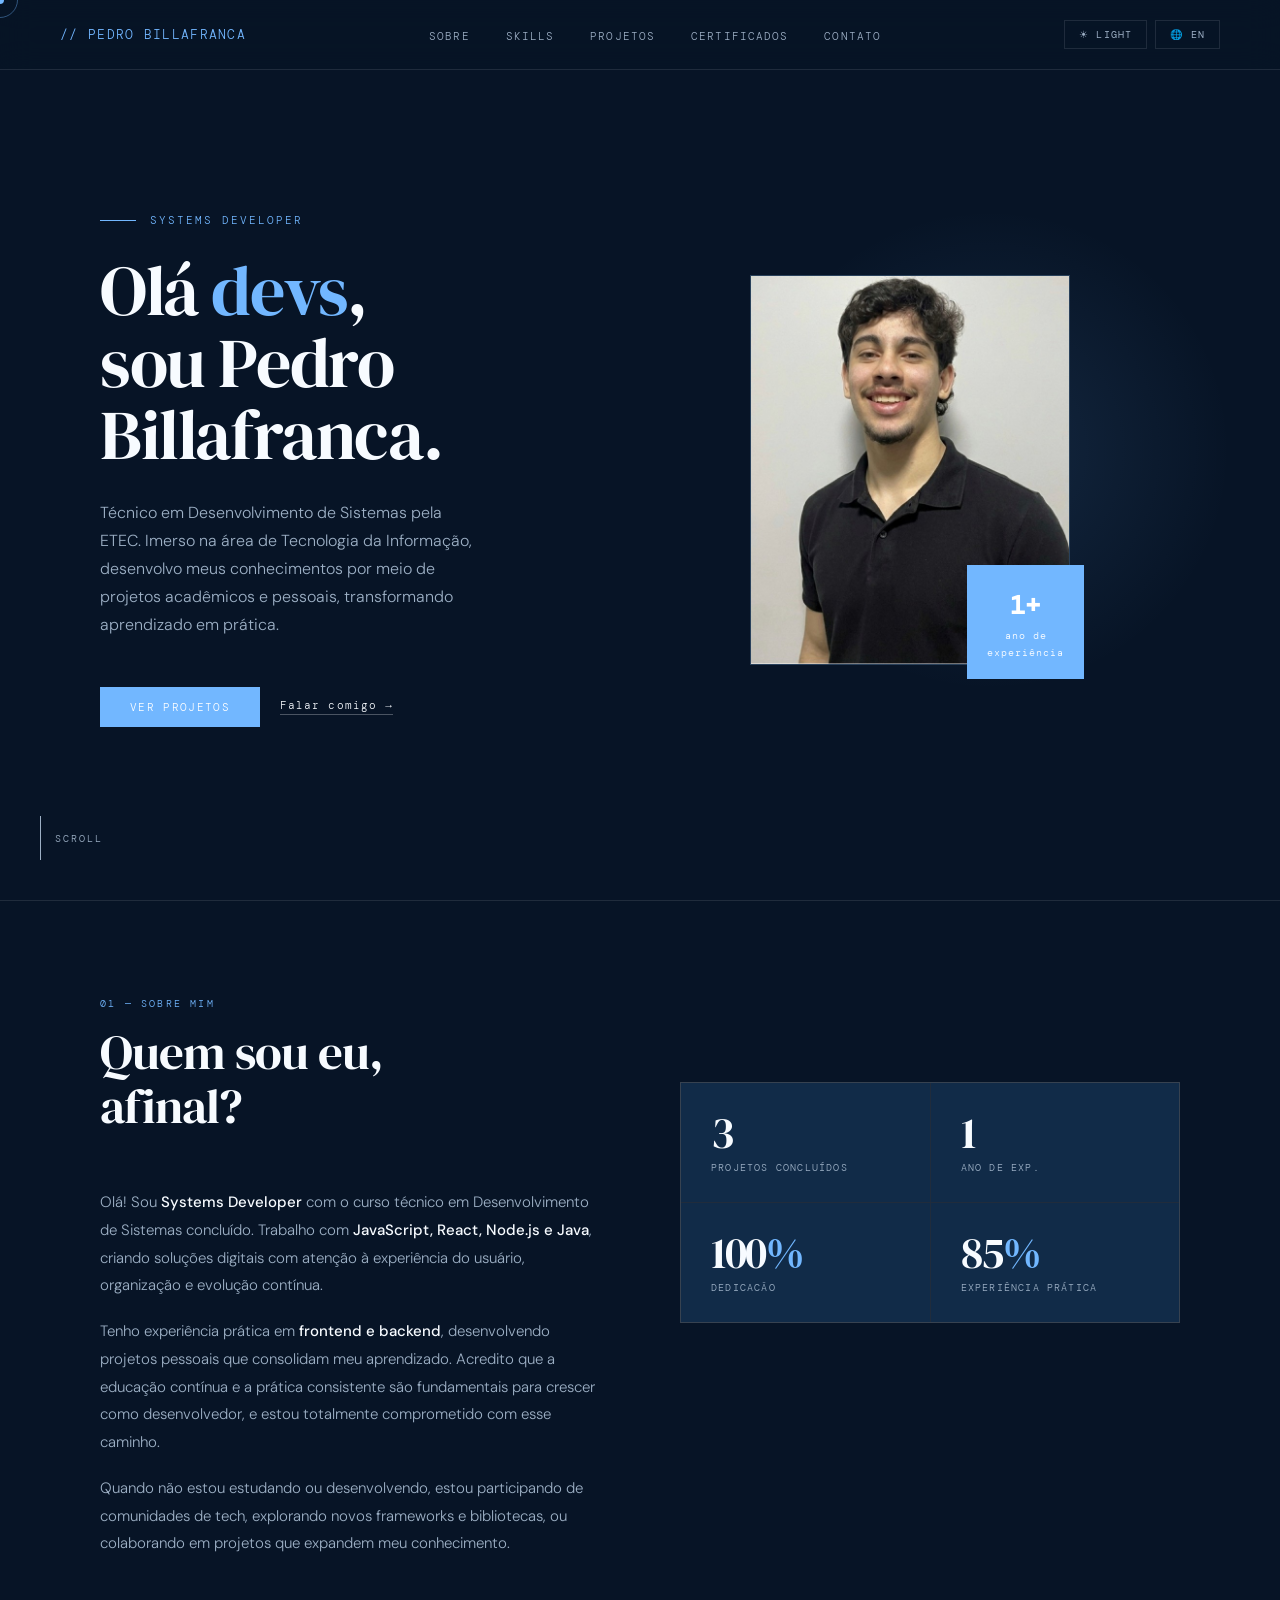
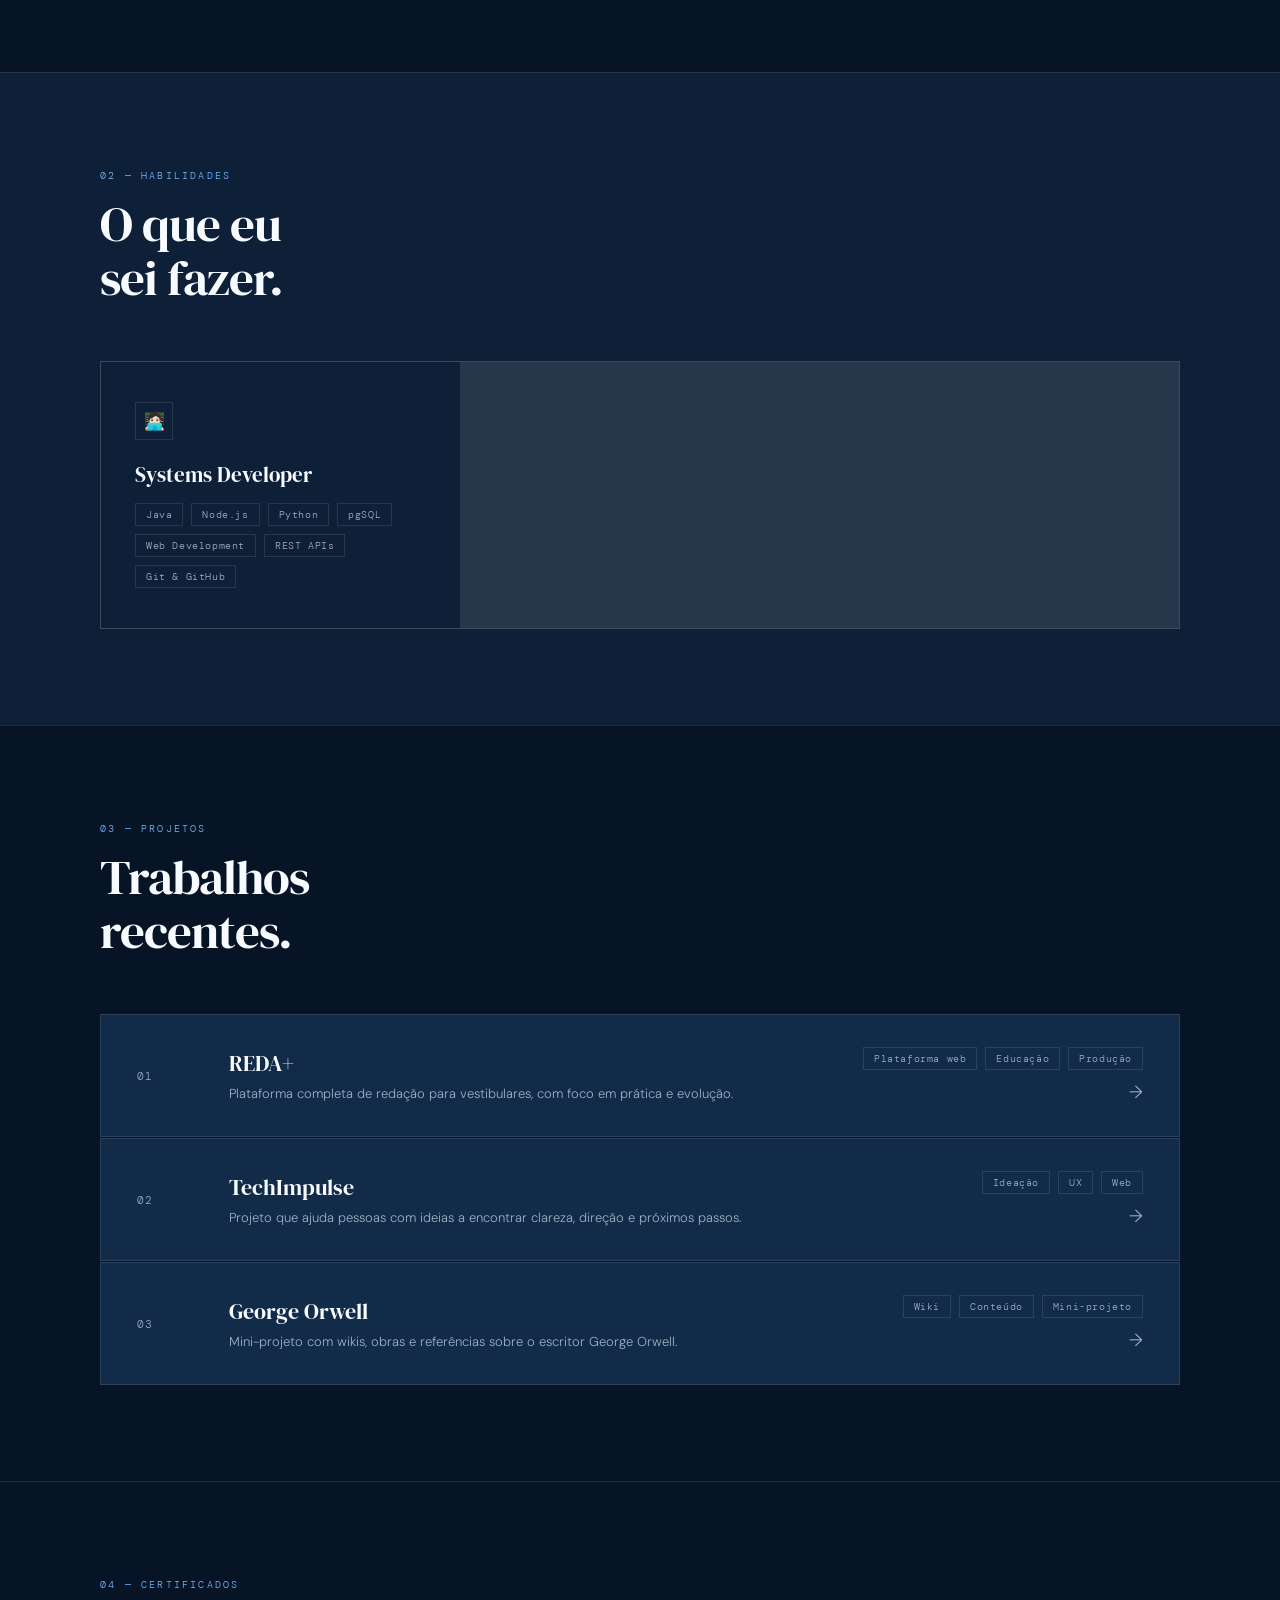
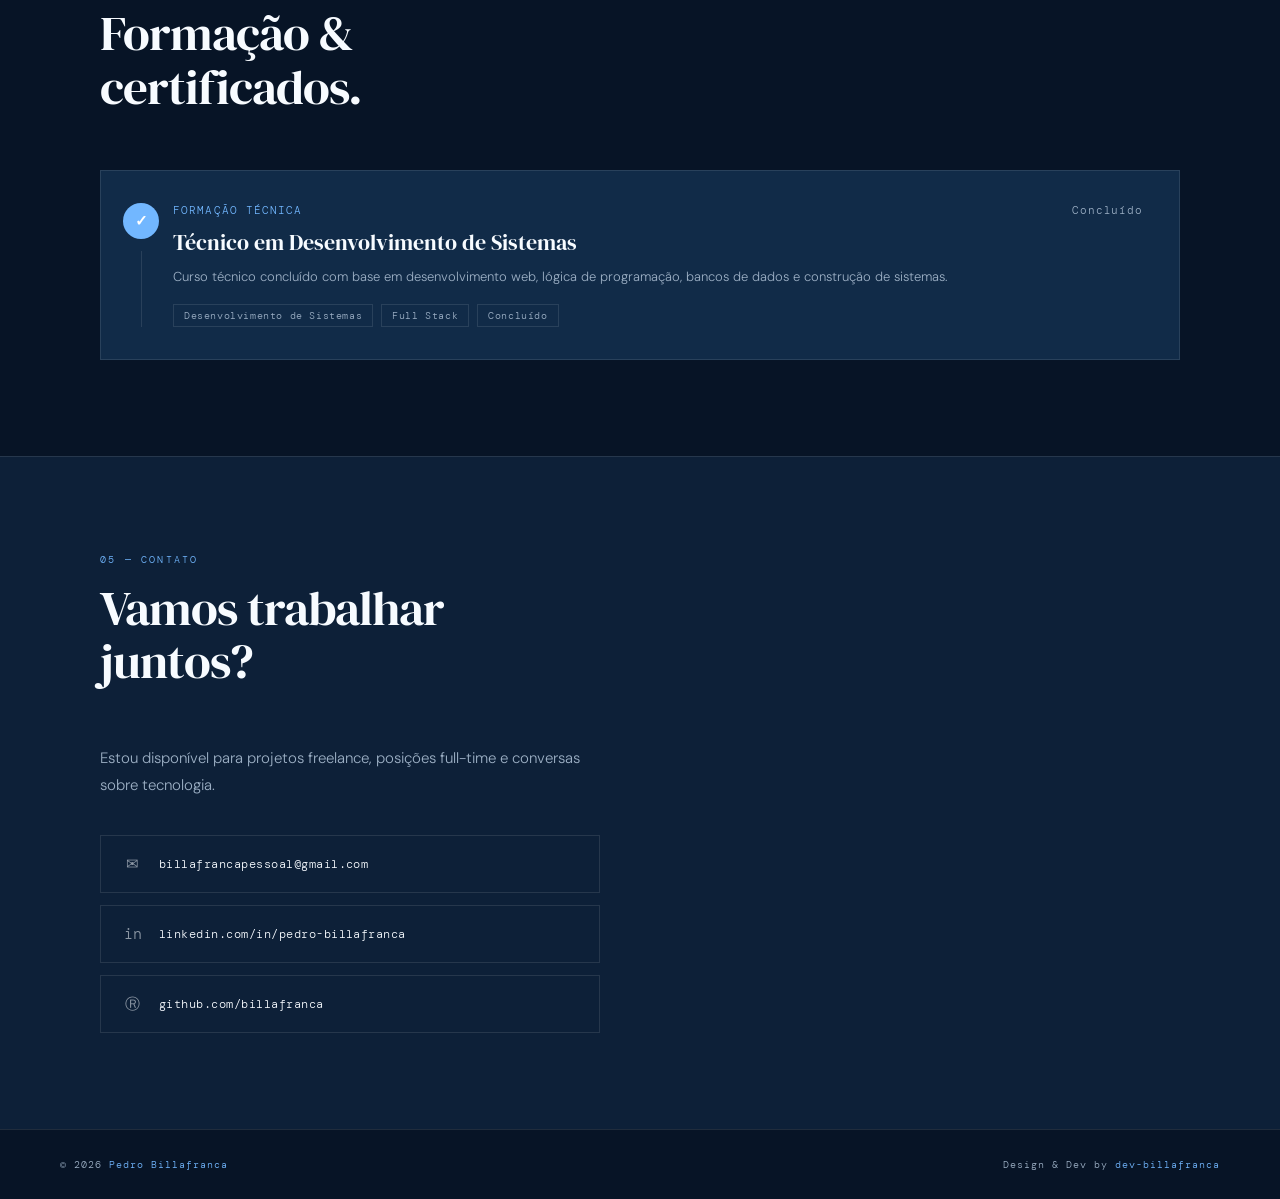
==== commit ad9454b2: "Resumir apresentação e tecnologias do portfólio" ====
--- a/index.html
+++ b/index.html
@@ -31,7 +31,7 @@
   <div>
     <p class="htag fi"><span class="pt">Systems Developer</span><span class="en">Systems Developer</span></p>
     <h1 class="fi"><span class="pt">Olá <span style="color: var(--accent);">devs</span>,<br>sou Pedro<br>Billafranca.</span><span class="en">Hey <span style="color: var(--accent);">devs</span>,<br>I'm Pedro<br>Billafranca.</span></h1>
-    <p class="hdesc fi"><span class="pt">Systems Developer com formação técnica concluída em Desenvolvimento de Sistemas. Transformo ideias em produtos digitais úteis, claros e bem construídos, com foco em código limpo e experiência do usuário.</span><span class="en">I explore new technologies while building robust digital platforms, focusing on clean code, best practices, and continuous learning.</span></p>
+    <p class="hdesc fi"><span class="pt">Técnico em Desenvolvimento de Sistemas pela ETEC. Imerso na área de Tecnologia da Informação, desenvolvo meus conhecimentos por meio de projetos acadêmicos e pessoais, transformando aprendizado em prática.</span><span class="en">Technical Systems Development graduate from ETEC. Immersed in Information Technology, I develop my knowledge through academic and personal projects, turning learning into practice.</span></p>
     <div class="hcta fi">
       <a href="#projects" class="bp"><span class="pt">Ver Projetos</span><span class="en">View Projects</span></a>
       <a href="#contact" class="bg"><span class="pt">Falar comigo &rarr;</span><span class="en">Get in touch &rarr;</span></a>
@@ -82,9 +82,7 @@
   <p class="slabel fi"><span class="pt">02 &mdash; Habilidades</span><span class="en">02 &mdash; Skills</span></p>
   <h2 class="fi"><span class="pt">O que eu<br>sei fazer.</span><span class="en">What I<br>can do.</span></h2>
   <div class="skgrid fi">
-    <div class="skcard"><div class="skicon">&#9000;</div><div class="skname">Frontend</div><div class="sktags"><span class="tag">JavaScript</span><span class="tag">Vue.js</span><span class="tag">React</span><span class="tag">HTML</span><span class="tag">CSS</span></div></div>
-    <div class="skcard"><div class="skicon">&#9881;</div><div class="skname">Backend</div><div class="sktags"><span class="tag">Node.js</span><span class="tag">Express</span><span class="tag">PHP</span><span class="tag">MySQL</span><span class="tag">REST API</span></div></div>
-    <div class="skcard"><div class="skicon">&#9729;</div><div class="skname">DevOps</div><div class="sktags"><span class="tag">Linux</span><span class="tag">Git</span><span class="tag">GitHub</span></div></div>
+    <div class="skcard skcard-wide"><div class="skicon">🧑🏻‍💻</div><div class="skname">Systems Developer</div><div class="sktags"><span class="tag">Java</span><span class="tag">Node.js</span><span class="tag">Python</span><span class="tag">pgSQL</span><span class="tag">Web Development</span><span class="tag">REST APIs</span><span class="tag">Git &amp; GitHub</span></div></div>
   </div>
 </div>
 </section>
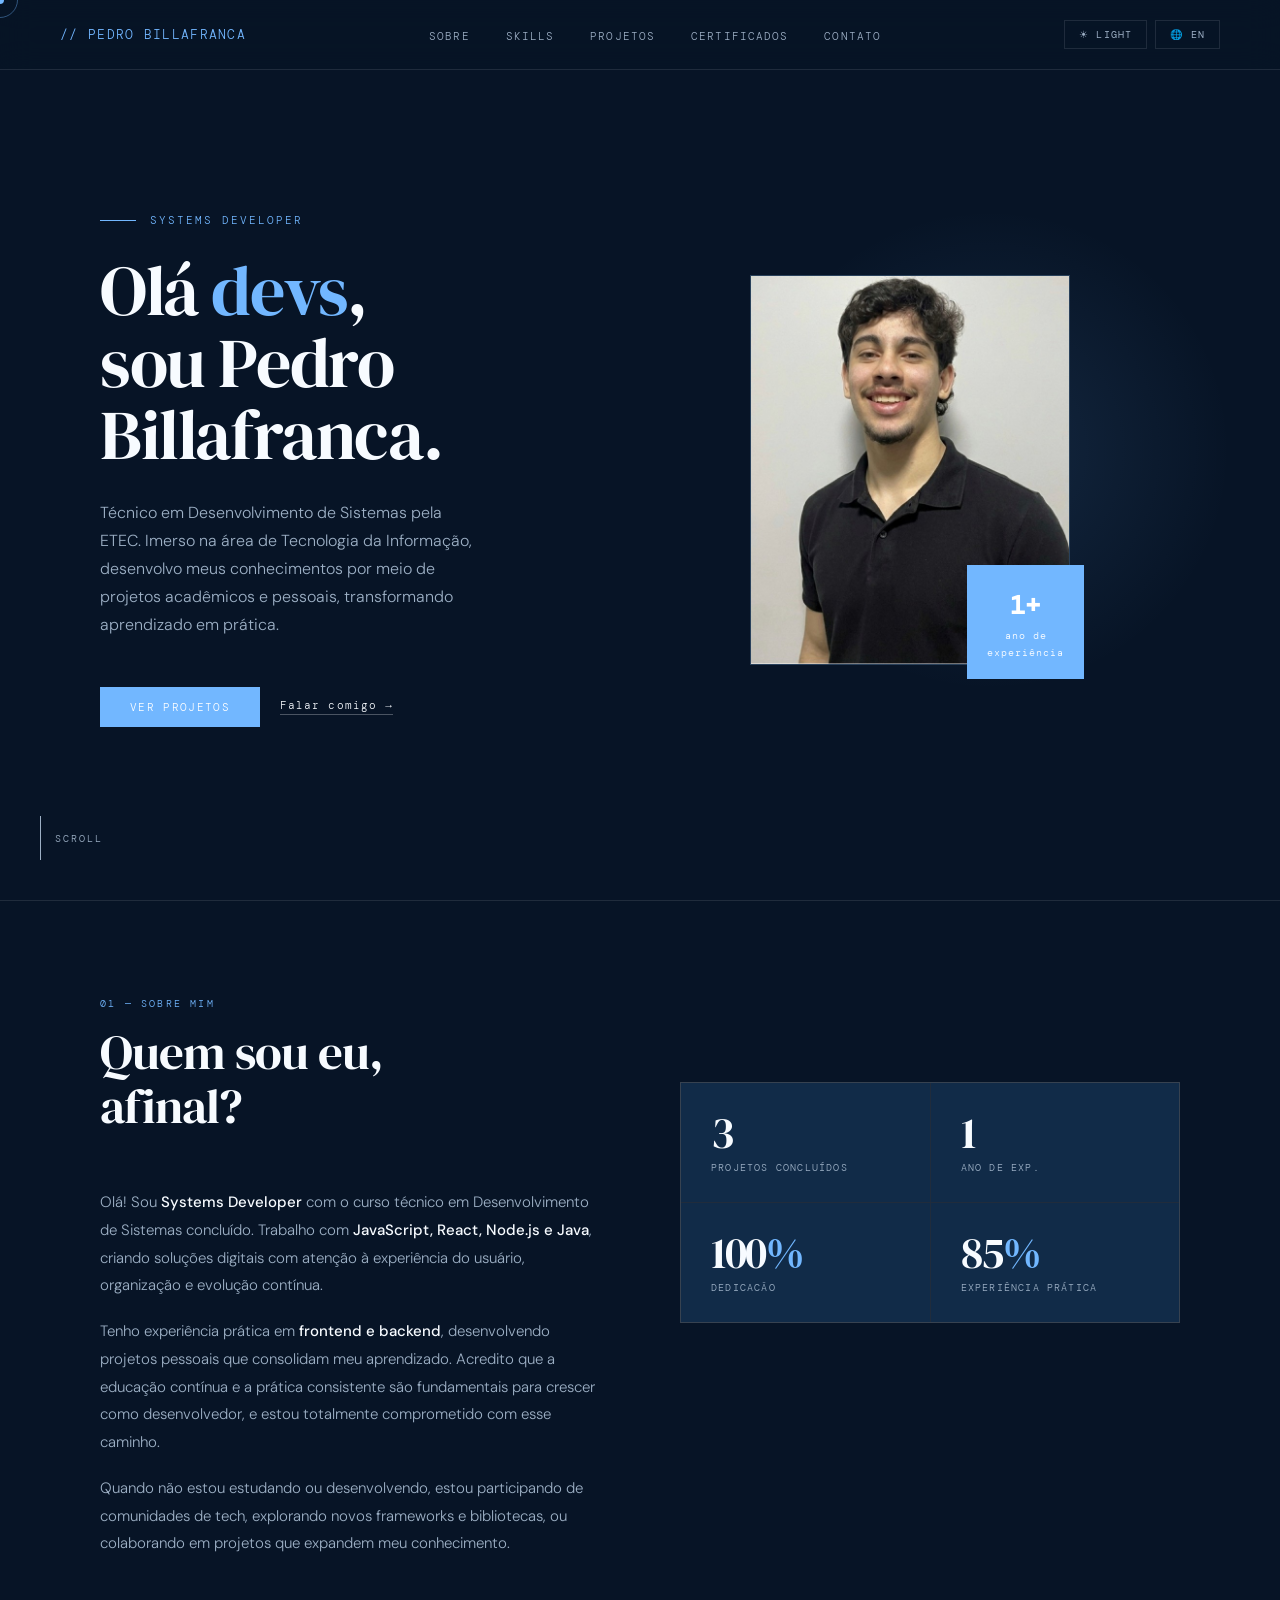
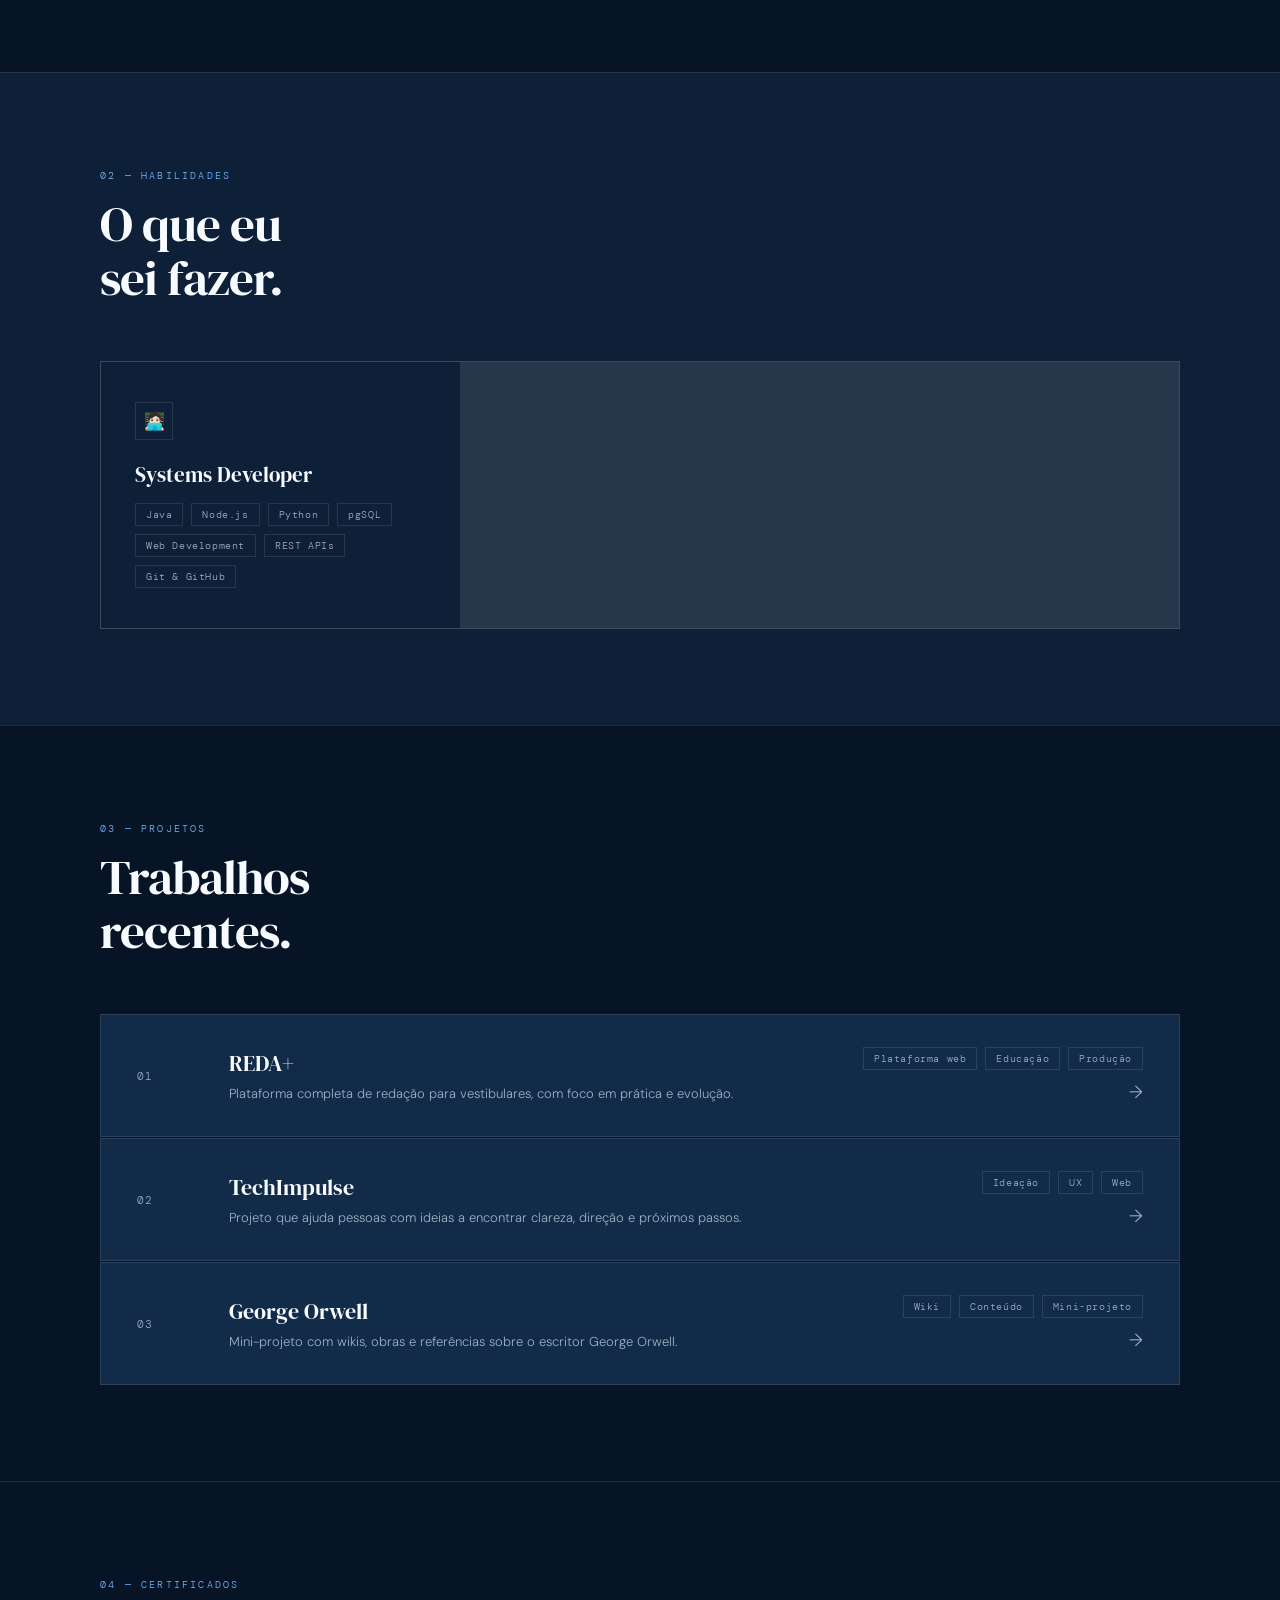
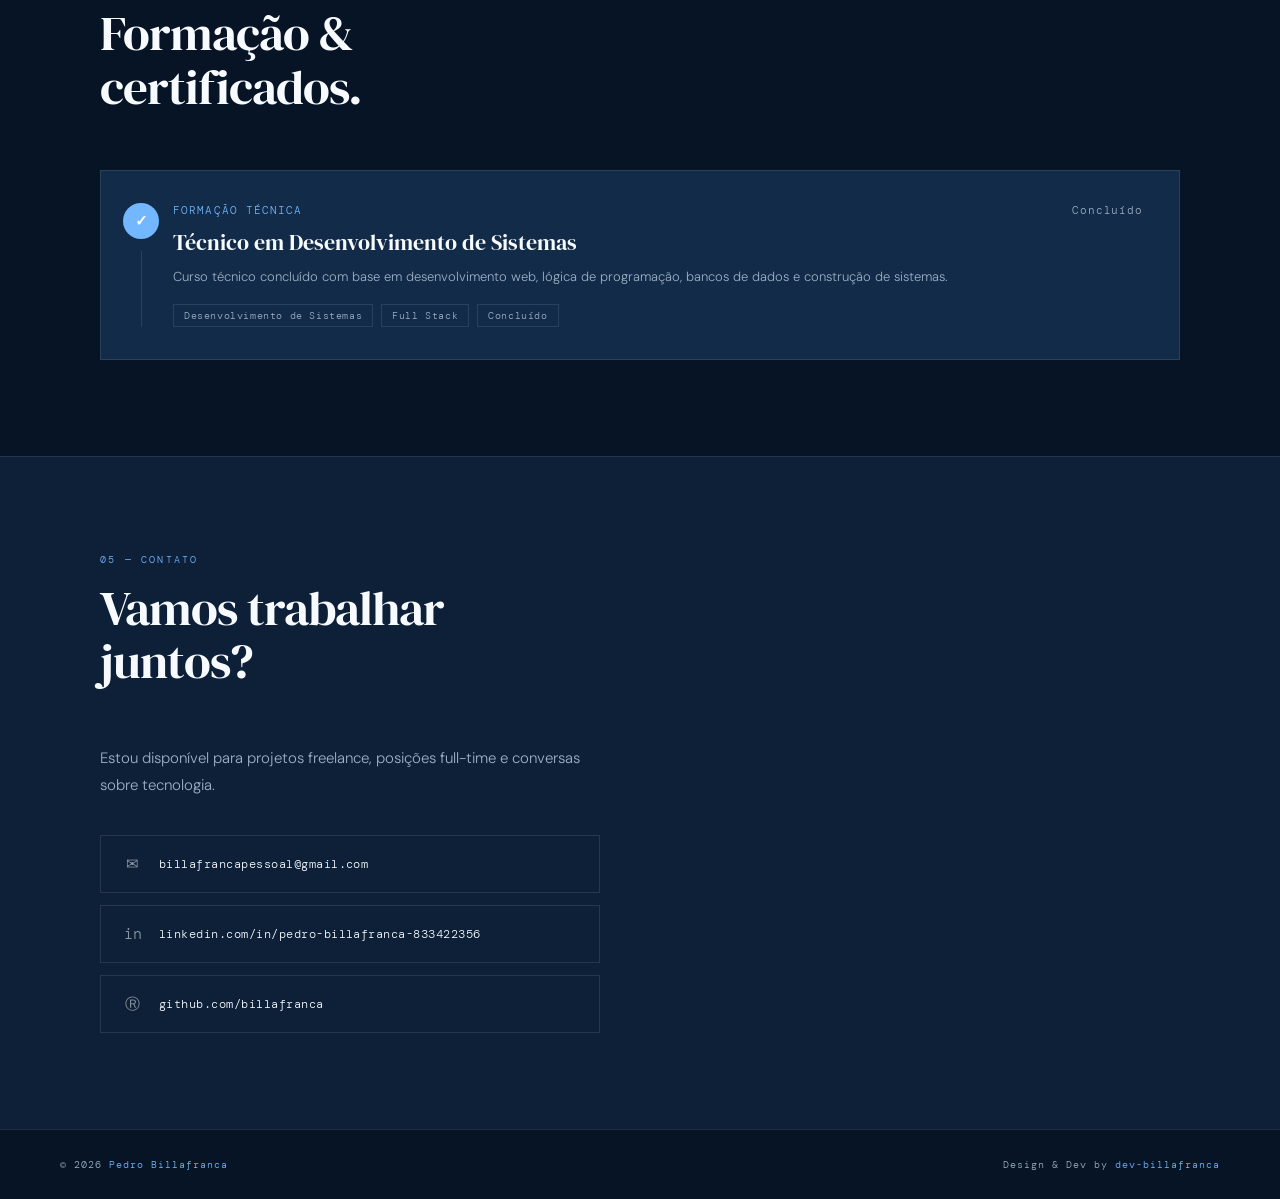
==== commit ff59ff4d: "feat: update LinkedIn profile URL with full identifier and add rel="noreferrer" Co-authored-by: Pedr" ====
--- a/index.html
+++ b/index.html
@@ -146,7 +146,7 @@
       <p class="cdesc fi"><span class="pt">Estou dispon&iacute;vel para projetos freelance, posi&ccedil;&otilde;es full-time e conversas sobre tecnologia.</span><span class="en">I'm available for freelance projects, full-time positions, and conversations about technology.</span></p>
       <div class="clinks fi">
         <a href="mailto:billafrancapessoal@gmail.com" class="clink"><span class="cicon">&#9993;</span>billafrancapessoal@gmail.com</a>
-        <a href="https://linkedin.com/in/pedro-billafranca" target="_blank" class="clink"><span class="cicon">in</span>linkedin.com/in/pedro-billafranca</a>
+        <a href="https://linkedin.com/in/pedro-billafranca-833422356" target="_blank" rel="noreferrer" class="clink"><span class="cicon">in</span>linkedin.com/in/pedro-billafranca-833422356</a>
         <a href="https://github.com/billafranca" target="_blank" class="clink"><span class="cicon">&#9415;</span>github.com/billafranca</a>
       </div>
     </div>
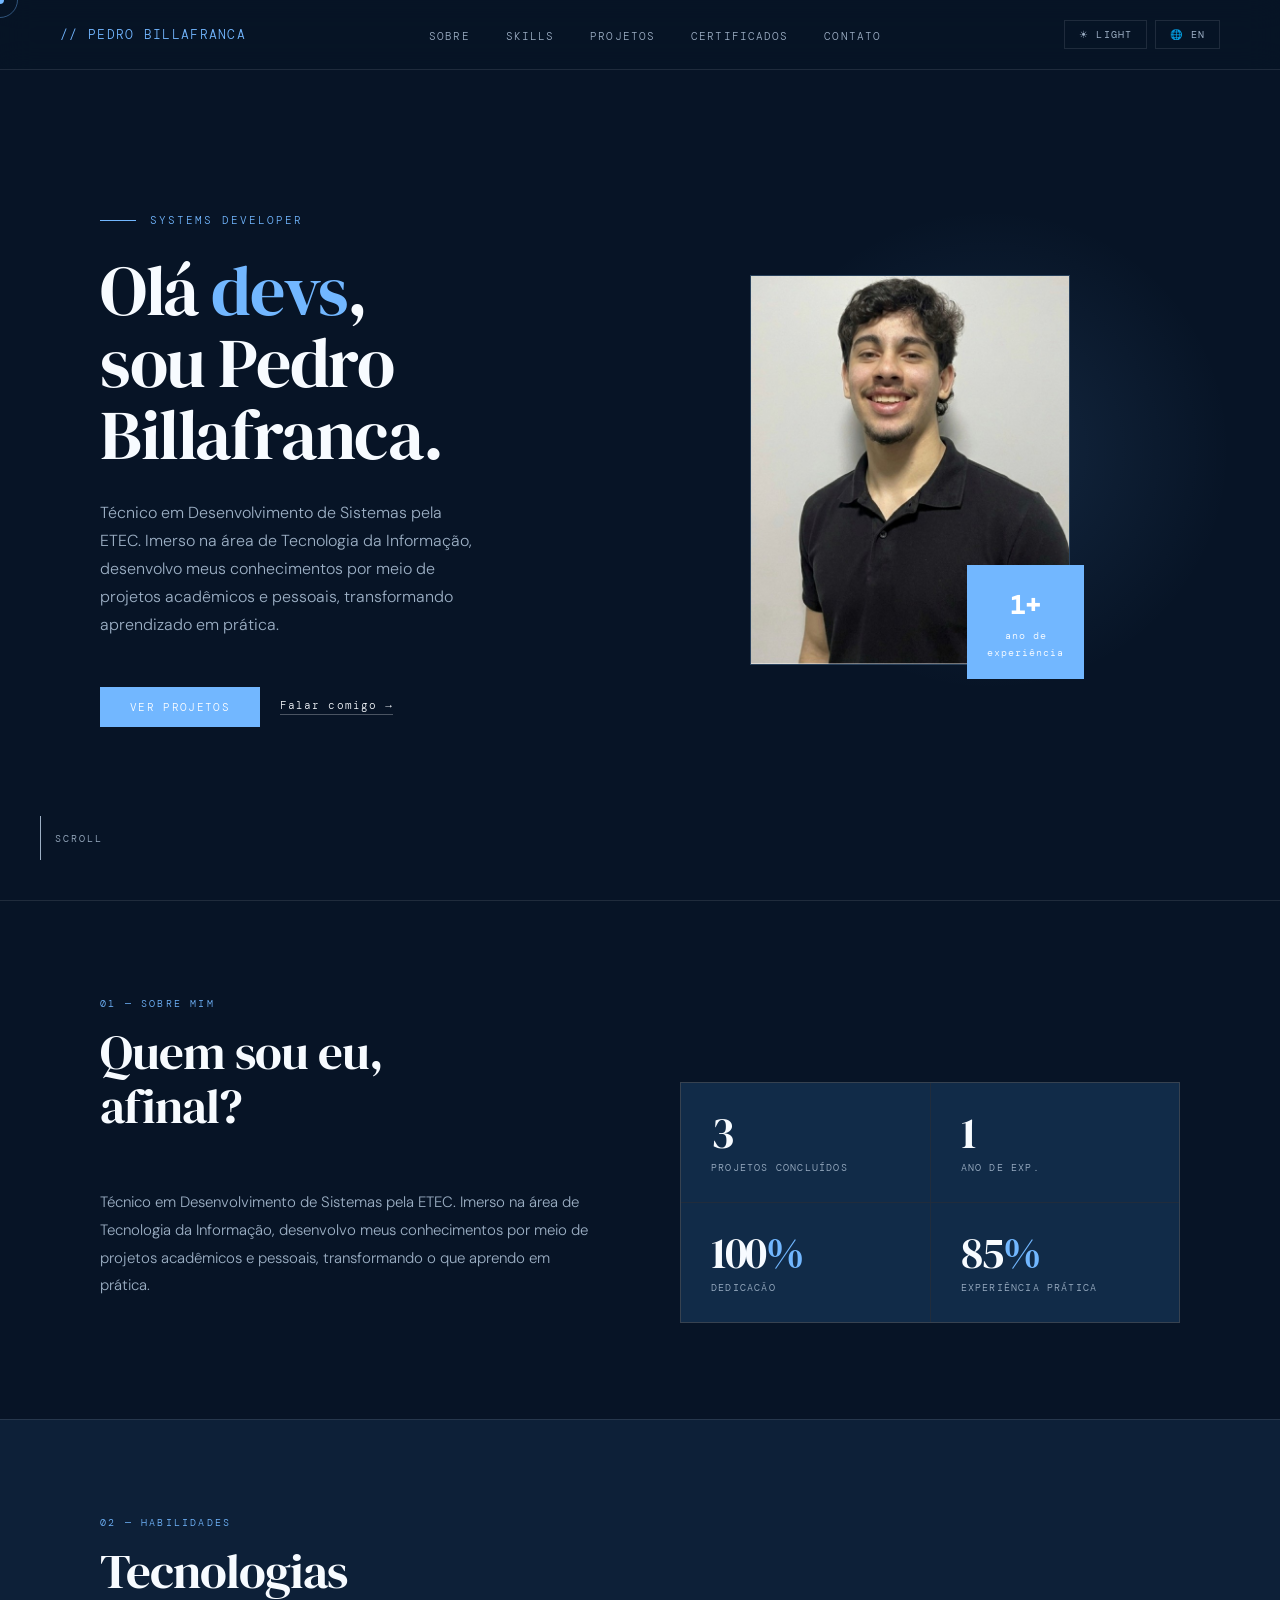
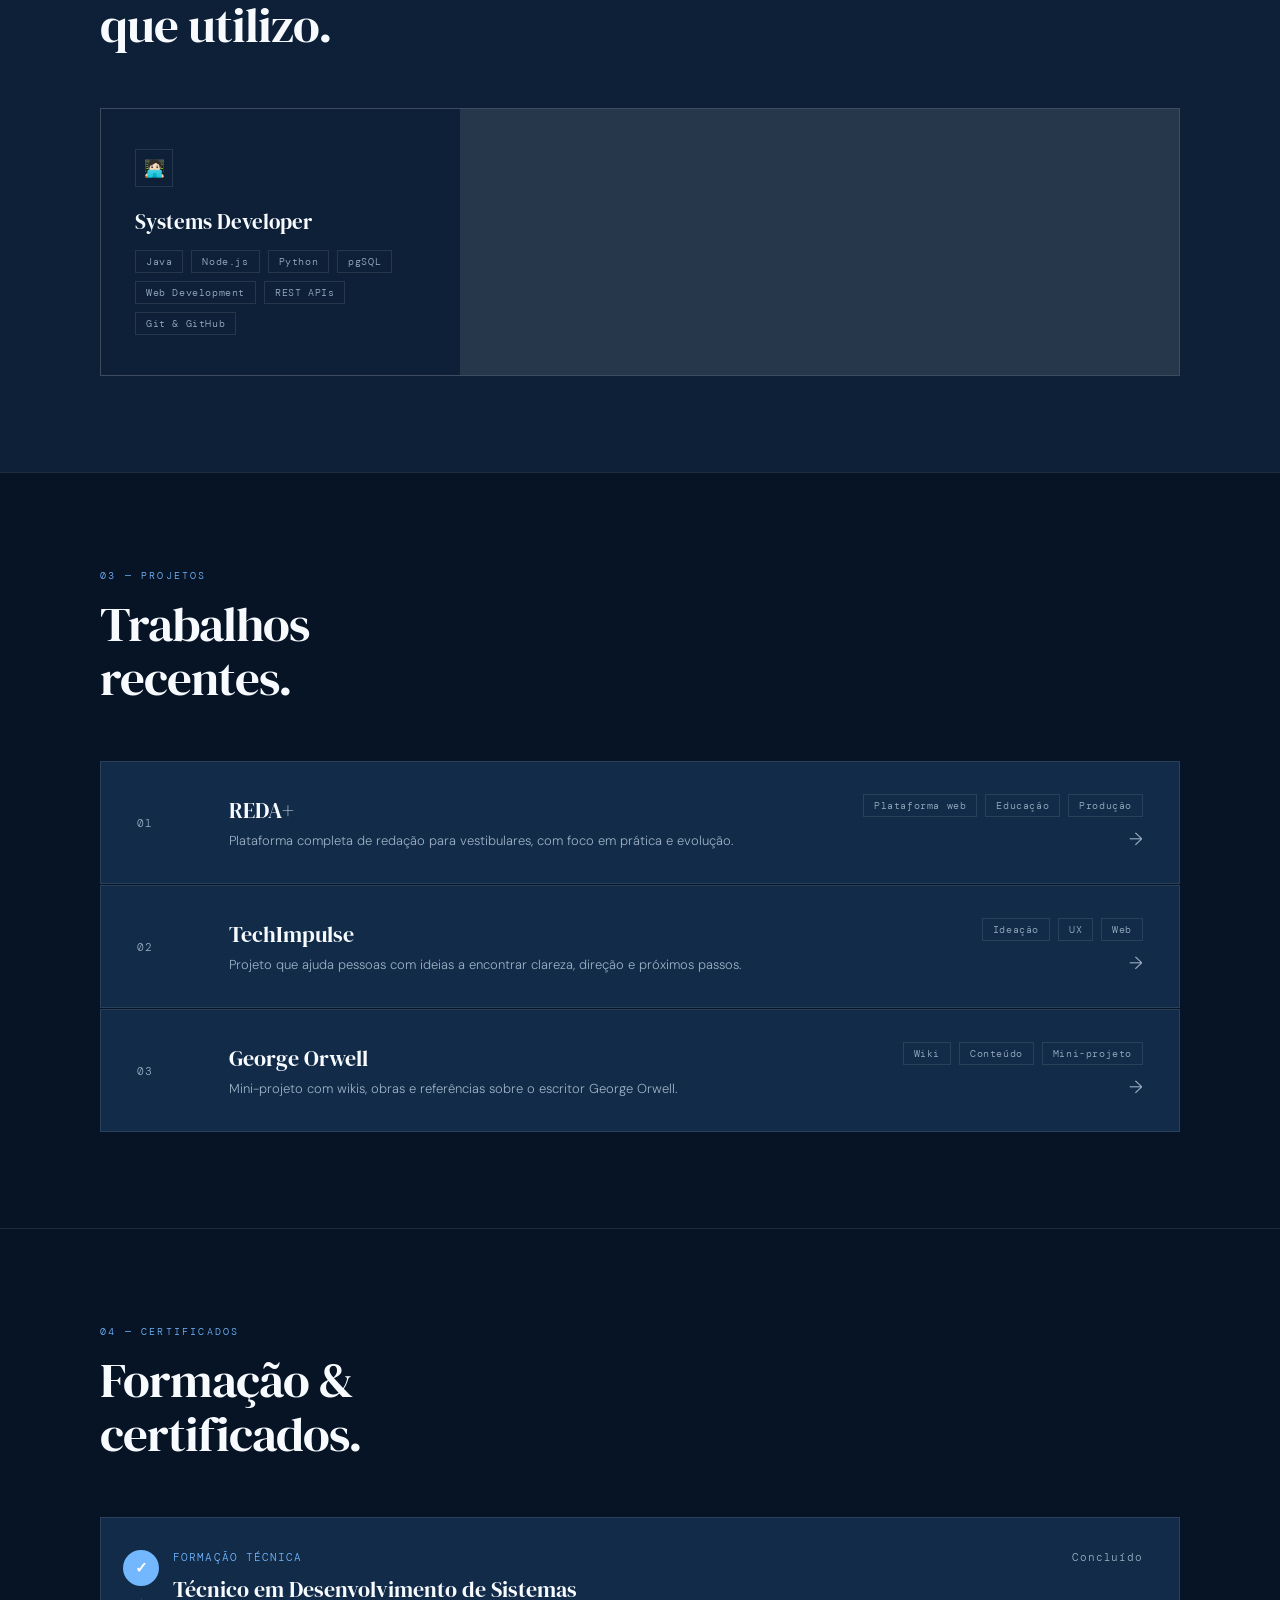
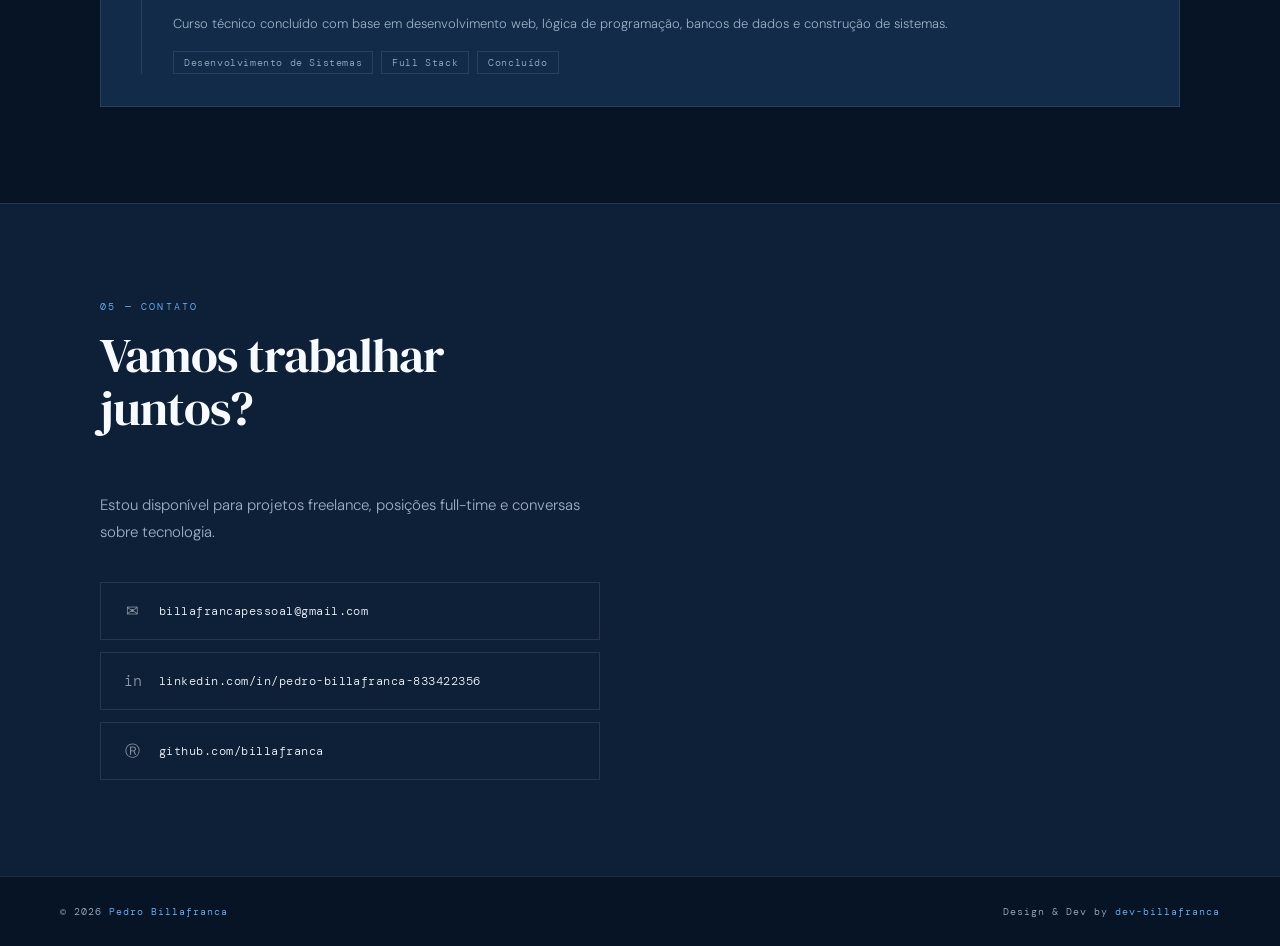
==== commit 7313adc0: "Atualiza favicon e conteúdo do portfólio" ====
--- a/index.html
+++ b/index.html
@@ -7,6 +7,7 @@
 <meta name="description" content="Portfólio de Pedro Billafranca, Systems Developer com formação técnica concluída em Desenvolvimento de Sistemas e projetos digitais em produção.">
 <link href="https://fonts.googleapis.com/css2?family=DM+Serif+Display:ital@0;1&family=DM+Mono:wght@300;400;500&family=DM+Sans:wght@300;400;500&display=swap" rel="stylesheet">
 <link rel="stylesheet" href="index.css">
+<link rel="icon" href="favicon.svg" type="image/svg+xml">
 </head>
 <body>
 <div class="cdot" id="cdot"></div>
@@ -57,9 +58,7 @@
     <div>
       <h2 class="fi"><span class="pt">Quem sou eu,<br>afinal?</span><span class="en">Who am I,<br>anyway?</span></h2>
       <div class="at fi">
-        <p class="pt">Olá! Sou <strong>Systems Developer</strong> com o curso técnico em Desenvolvimento de Sistemas concluído. Trabalho com <strong>JavaScript, React, Node.js e Java</strong>, criando soluções digitais com atenção à experiência do usuário, organização e evolução contínua.</p>
-        <p class="pt">Tenho experiência prática em <strong>frontend e backend</strong>, desenvolvendo projetos pessoais que consolidam meu aprendizado. Acredito que a educação contínua e a prática consistente são fundamentais para crescer como desenvolvedor, e estou totalmente comprometido com esse caminho.</p>
-        <p class="pt">Quando não estou estudando ou desenvolvendo, estou participando de comunidades de tech, explorando novos frameworks e bibliotecas, ou colaborando em projetos que expandem meu conhecimento.</p>
+        <p class="pt">Técnico em Desenvolvimento de Sistemas pela ETEC. Imerso na área de Tecnologia da Informação, desenvolvo meus conhecimentos por meio de projetos acadêmicos e pessoais, transformando o que aprendo em prática.</p>
         <p class="en">Hi there! I am a development student focused on <strong>JavaScript, React, Node.js, and Java</strong>, with a passion for learning new technologies and solving problems through code. I am building a solid foundation in full stack development while exploring industry best practices.</p>
         <p class="en">I have hands-on experience in <strong>frontend and backend</strong>, developing personal projects that consolidate my learning. I believe continuous education and consistent practice are fundamental to growing as a developer, and I am fully committed to this path.</p>
         <p class="en">When I am not studying or developing, I am participating in tech communities, exploring new frameworks and libraries, or collaborating on projects that expand my knowledge.</p>
@@ -80,7 +79,7 @@
 <section id="skills">
 <div class="si">
   <p class="slabel fi"><span class="pt">02 &mdash; Habilidades</span><span class="en">02 &mdash; Skills</span></p>
-  <h2 class="fi"><span class="pt">O que eu<br>sei fazer.</span><span class="en">What I<br>can do.</span></h2>
+  <h2 class="fi"><span class="pt">Tecnologias<br>que utilizo.</span><span class="en">Technologies<br>I use.</span></h2>
   <div class="skgrid fi">
     <div class="skcard skcard-wide"><div class="skicon">🧑🏻‍💻</div><div class="skname">Systems Developer</div><div class="sktags"><span class="tag">Java</span><span class="tag">Node.js</span><span class="tag">Python</span><span class="tag">pgSQL</span><span class="tag">Web Development</span><span class="tag">REST APIs</span><span class="tag">Git &amp; GitHub</span></div></div>
   </div>
@@ -97,7 +96,7 @@
       <div class="pinfo"><h3><span class="pt">REDA+</span><span class="en">REDA+</span></h3><p><span class="pt">Plataforma completa de redação para vestibulares, com foco em prática e evolução.</span><span class="en">Complete essay platform for entrance exams, focused on practice and progress.</span></p></div>
       <div class="pmeta"><div class="pstack"><span class="tag">Plataforma web</span><span class="tag">Educação</span><span class="tag">Produção</span></div><span class="parrow">&rarr;</span></div>
     </a>
-    <a href="https://techimpulse.vercel.app" target="_blank" rel="noreferrer" class="prow">
+    <a href="https://techimpulso.vercel.app" target="_blank" rel="noreferrer" class="prow">
       <span class="pnum">02</span>
       <div class="pinfo"><h3><span class="pt">TechImpulse</span><span class="en">TechImpulse</span></h3><p><span class="pt">Projeto que ajuda pessoas com ideias a encontrar clareza, direção e próximos passos.</span><span class="en">A project that helps people with ideas find clarity, direction, and next steps.</span></p></div>
       <div class="pmeta"><div class="pstack"><span class="tag">Ideação</span><span class="tag">UX</span><span class="tag">Web</span></div><span class="parrow">&rarr;</span></div>
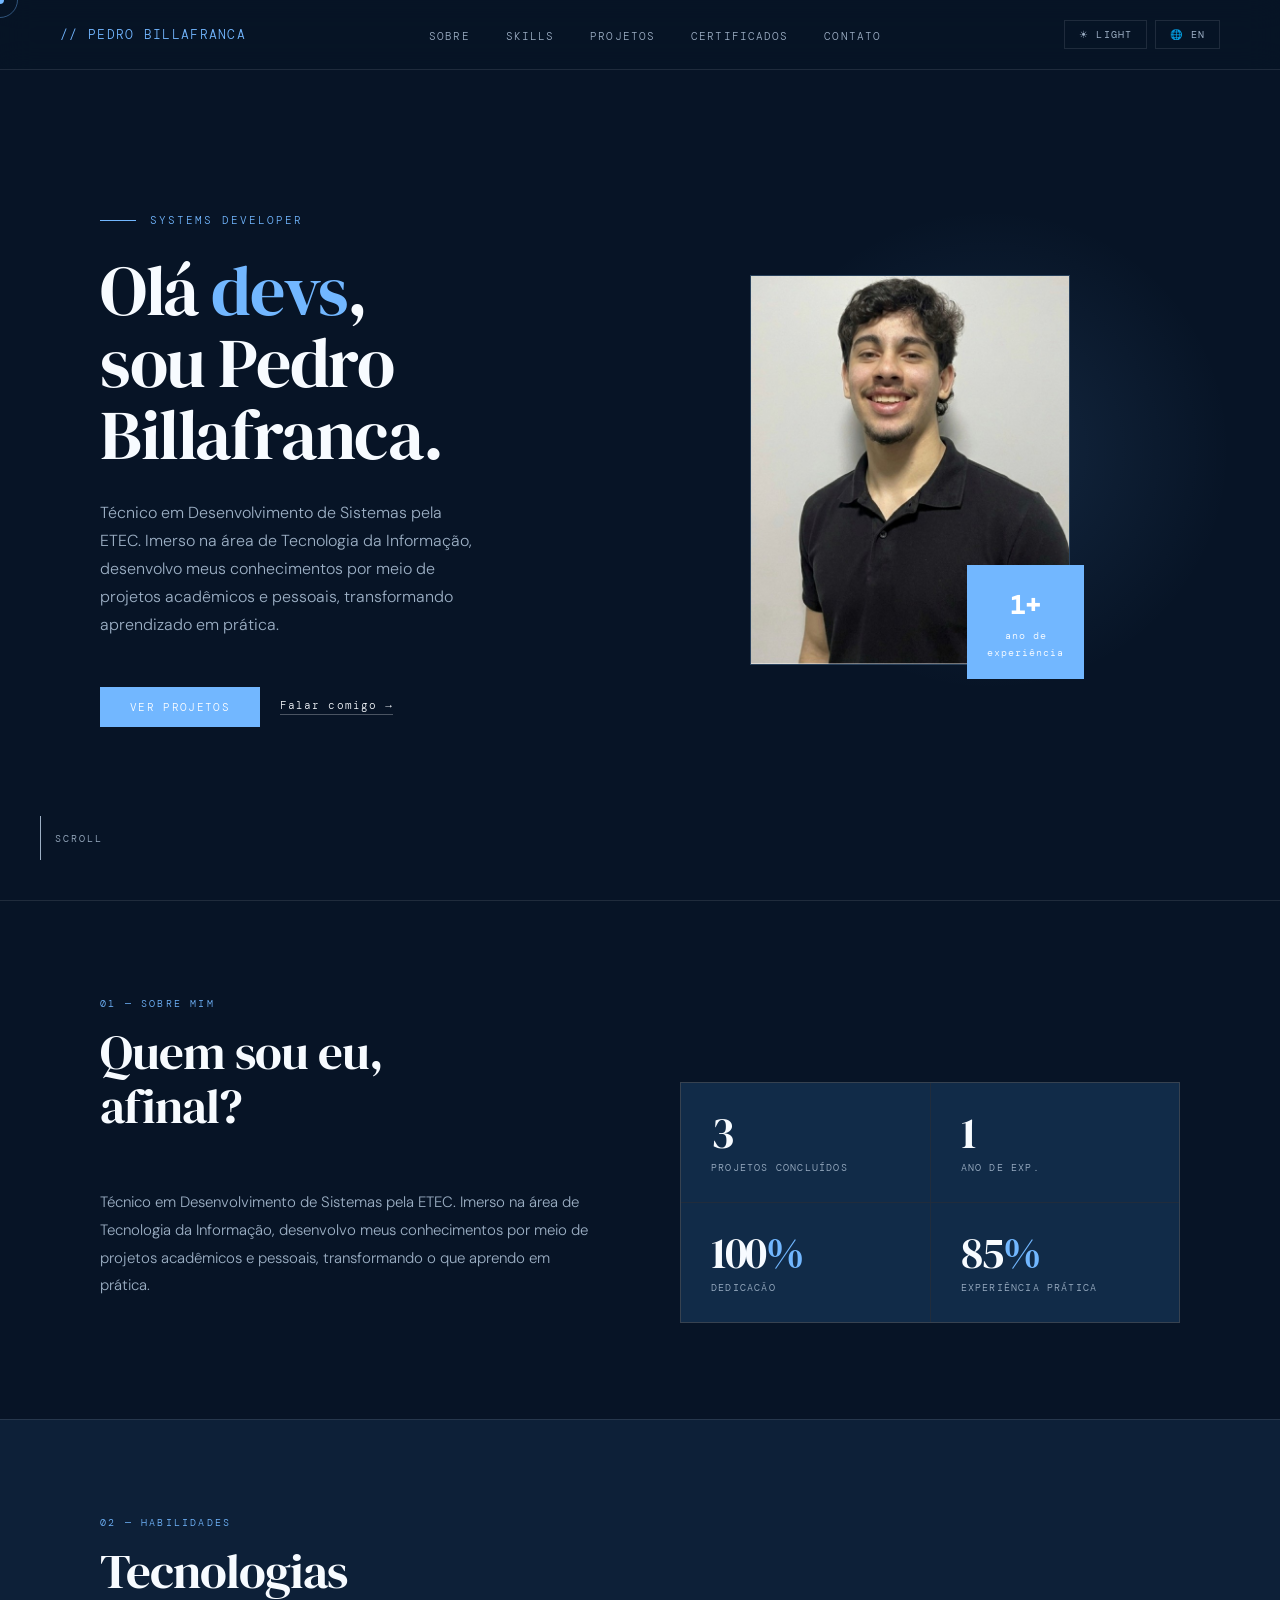
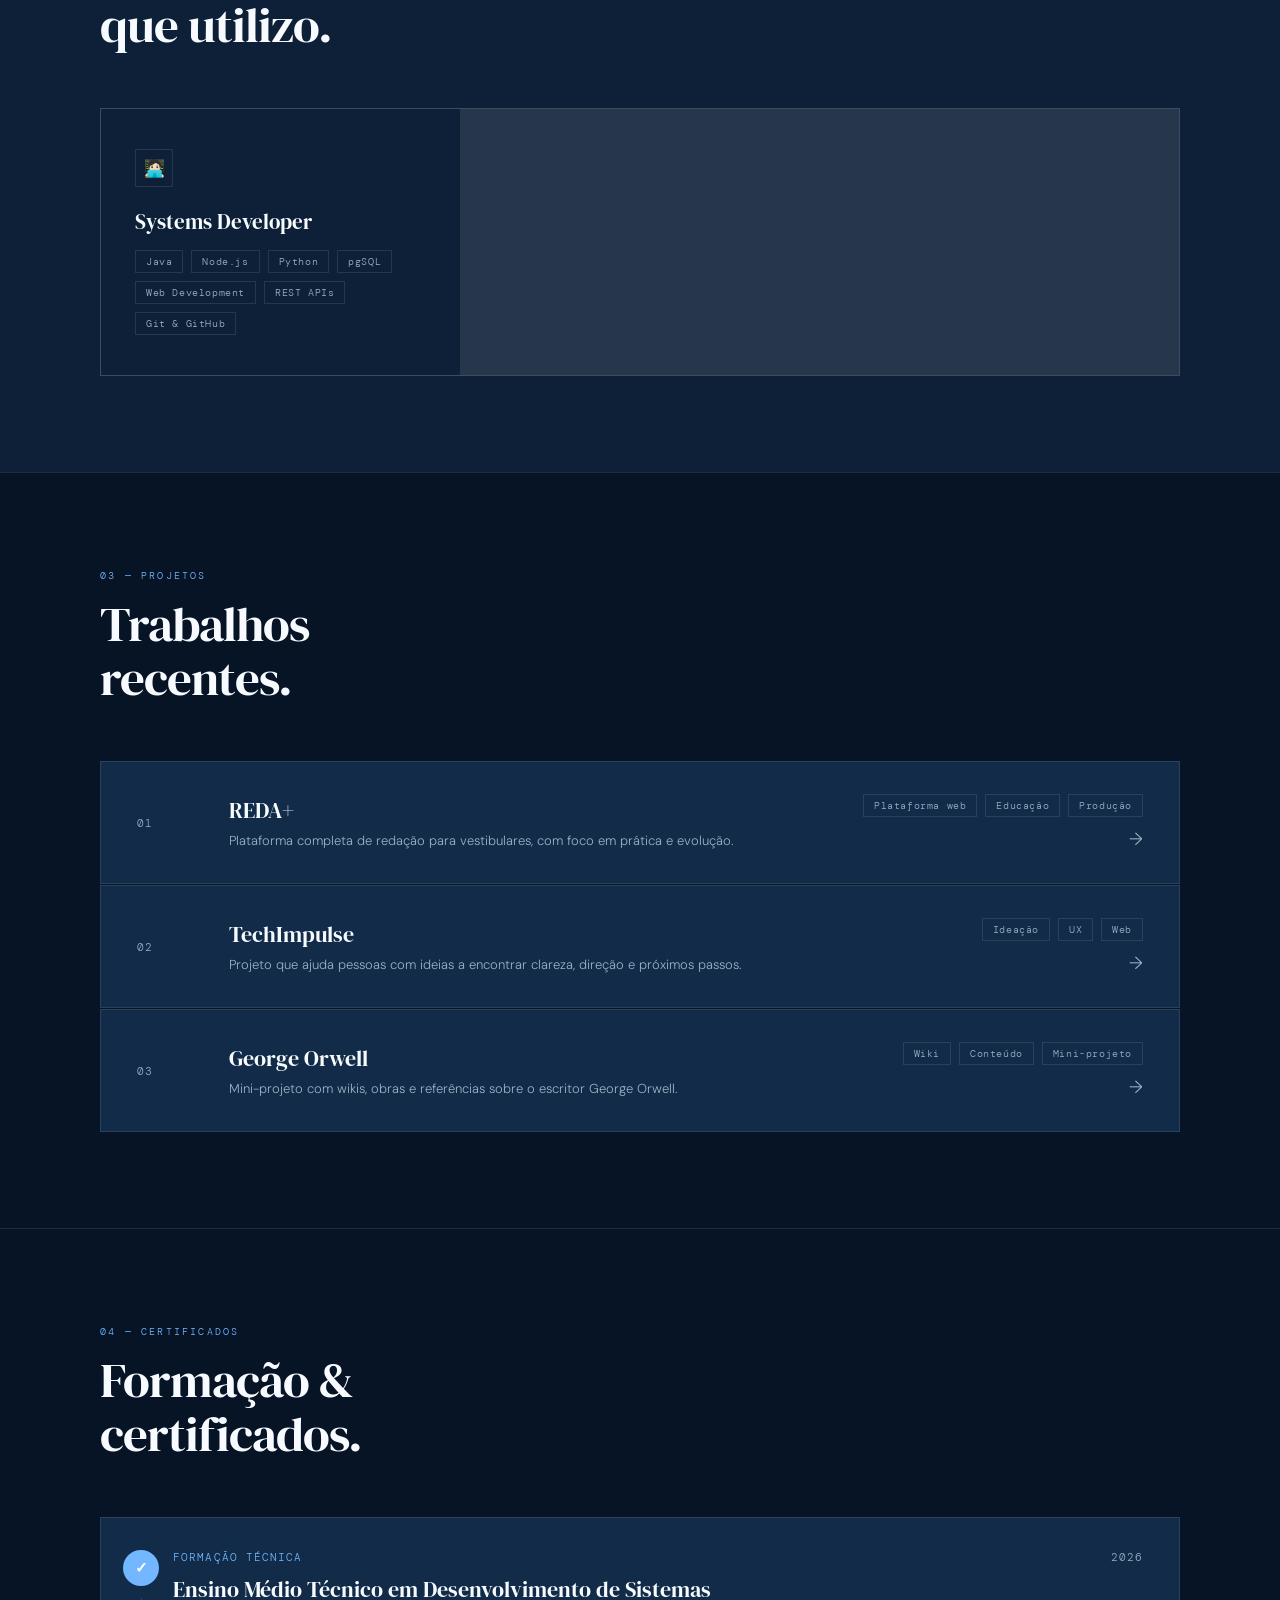
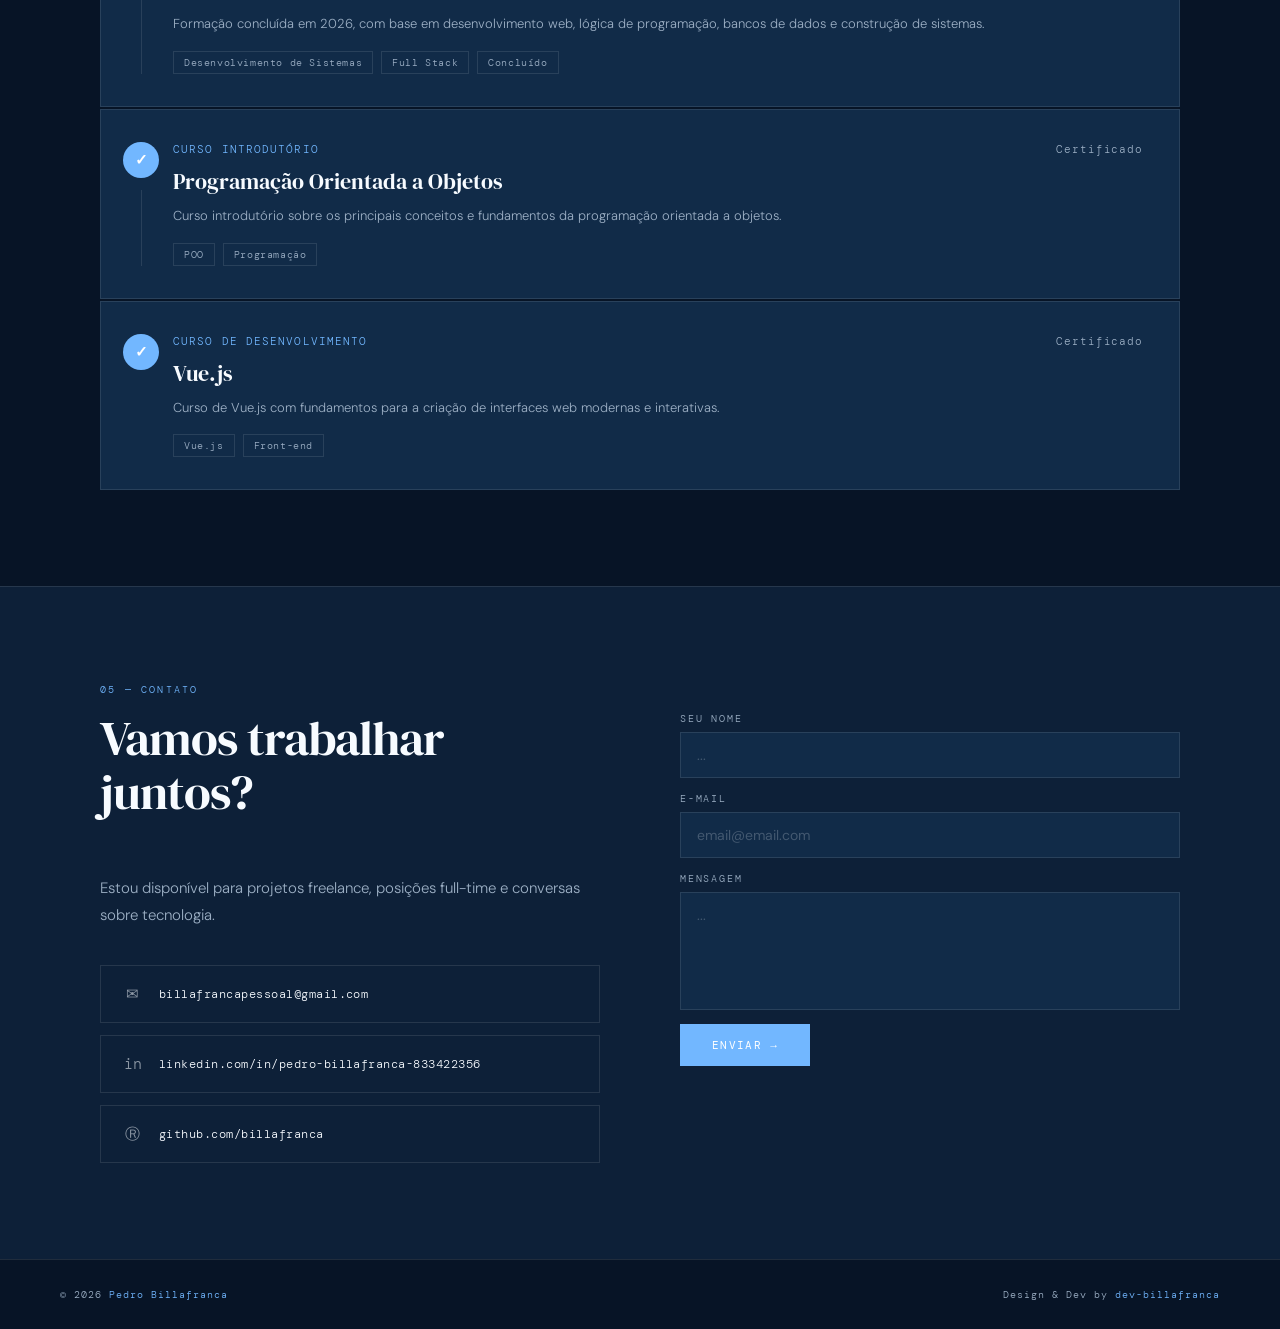
==== commit 830589d3: "Adiciona formação e cursos aos certificados" ====
--- a/index.html
+++ b/index.html
@@ -123,13 +123,42 @@
       <div class="certbody">
         <div class="certtop">
           <span class="certorg">Forma&ccedil;&atilde;o t&eacute;cnica</span>
-          <span class="certyear">Conclu&iacute;do</span>
+          <span class="certyear">2026</span>
         </div>
-        <h3 class="certtitle"><span class="pt">T&eacute;cnico em Desenvolvimento de Sistemas</span><span class="en">Technical Degree in Systems Development</span></h3>
-        <p class="certdesc"><span class="pt">Curso t&eacute;cnico conclu&iacute;do com base em desenvolvimento web, l&oacute;gica de programa&ccedil;&atilde;o, bancos de dados e constru&ccedil;&atilde;o de sistemas.</span><span class="en">Completed technical program focused on web development, programming logic, databases, and systems construction.</span></p>
+        <h3 class="certtitle"><span class="pt">Ensino M&eacute;dio T&eacute;cnico em Desenvolvimento de Sistemas</span><span class="en">Technical High School in Systems Development</span></h3>
+        <p class="certdesc"><span class="pt">Forma&ccedil;&atilde;o conclu&iacute;da em 2026, com base em desenvolvimento web, l&oacute;gica de programa&ccedil;&atilde;o, bancos de dados e constru&ccedil;&atilde;o de sistemas.</span><span class="en">Completed in 2026, with a foundation in web development, programming logic, databases, and systems construction.</span></p>
         <div class="certtags">
           <span class="tag">Desenvolvimento de Sistemas</span><span class="tag">Full Stack</span><span class="tag">Concluído</span>
         </div>
+      </div>
+    </div>
+    <div class="certcard">
+      <div class="certleft">
+        <div class="certbadge">&#10003;</div>
+        <div class="certline"></div>
+      </div>
+      <div class="certbody">
+        <div class="certtop">
+          <span class="certorg">Curso introdut&oacute;rio</span>
+          <span class="certyear">Certificado</span>
+        </div>
+        <h3 class="certtitle"><span class="pt">Programa&ccedil;&atilde;o Orientada a Objetos</span><span class="en">Object-Oriented Programming</span></h3>
+        <p class="certdesc"><span class="pt">Curso introdut&oacute;rio sobre os principais conceitos e fundamentos da programa&ccedil;&atilde;o orientada a objetos.</span><span class="en">Introductory course covering the main concepts and fundamentals of object-oriented programming.</span></p>
+        <div class="certtags"><span class="tag">POO</span><span class="tag">Programação</span></div>
+      </div>
+    </div>
+    <div class="certcard">
+      <div class="certleft">
+        <div class="certbadge">&#10003;</div>
+      </div>
+      <div class="certbody">
+        <div class="certtop">
+          <span class="certorg">Curso de desenvolvimento</span>
+          <span class="certyear">Certificado</span>
+        </div>
+        <h3 class="certtitle"><span class="pt">Vue.js</span><span class="en">Vue.js</span></h3>
+        <p class="certdesc"><span class="pt">Curso de Vue.js com fundamentos para a cria&ccedil;&atilde;o de interfaces web modernas e interativas.</span><span class="en">Vue.js course covering the foundations for building modern and interactive web interfaces.</span></p>
+        <div class="certtags"><span class="tag">Vue.js</span><span class="tag">Front-end</span></div>
       </div>
     </div>
   </div>
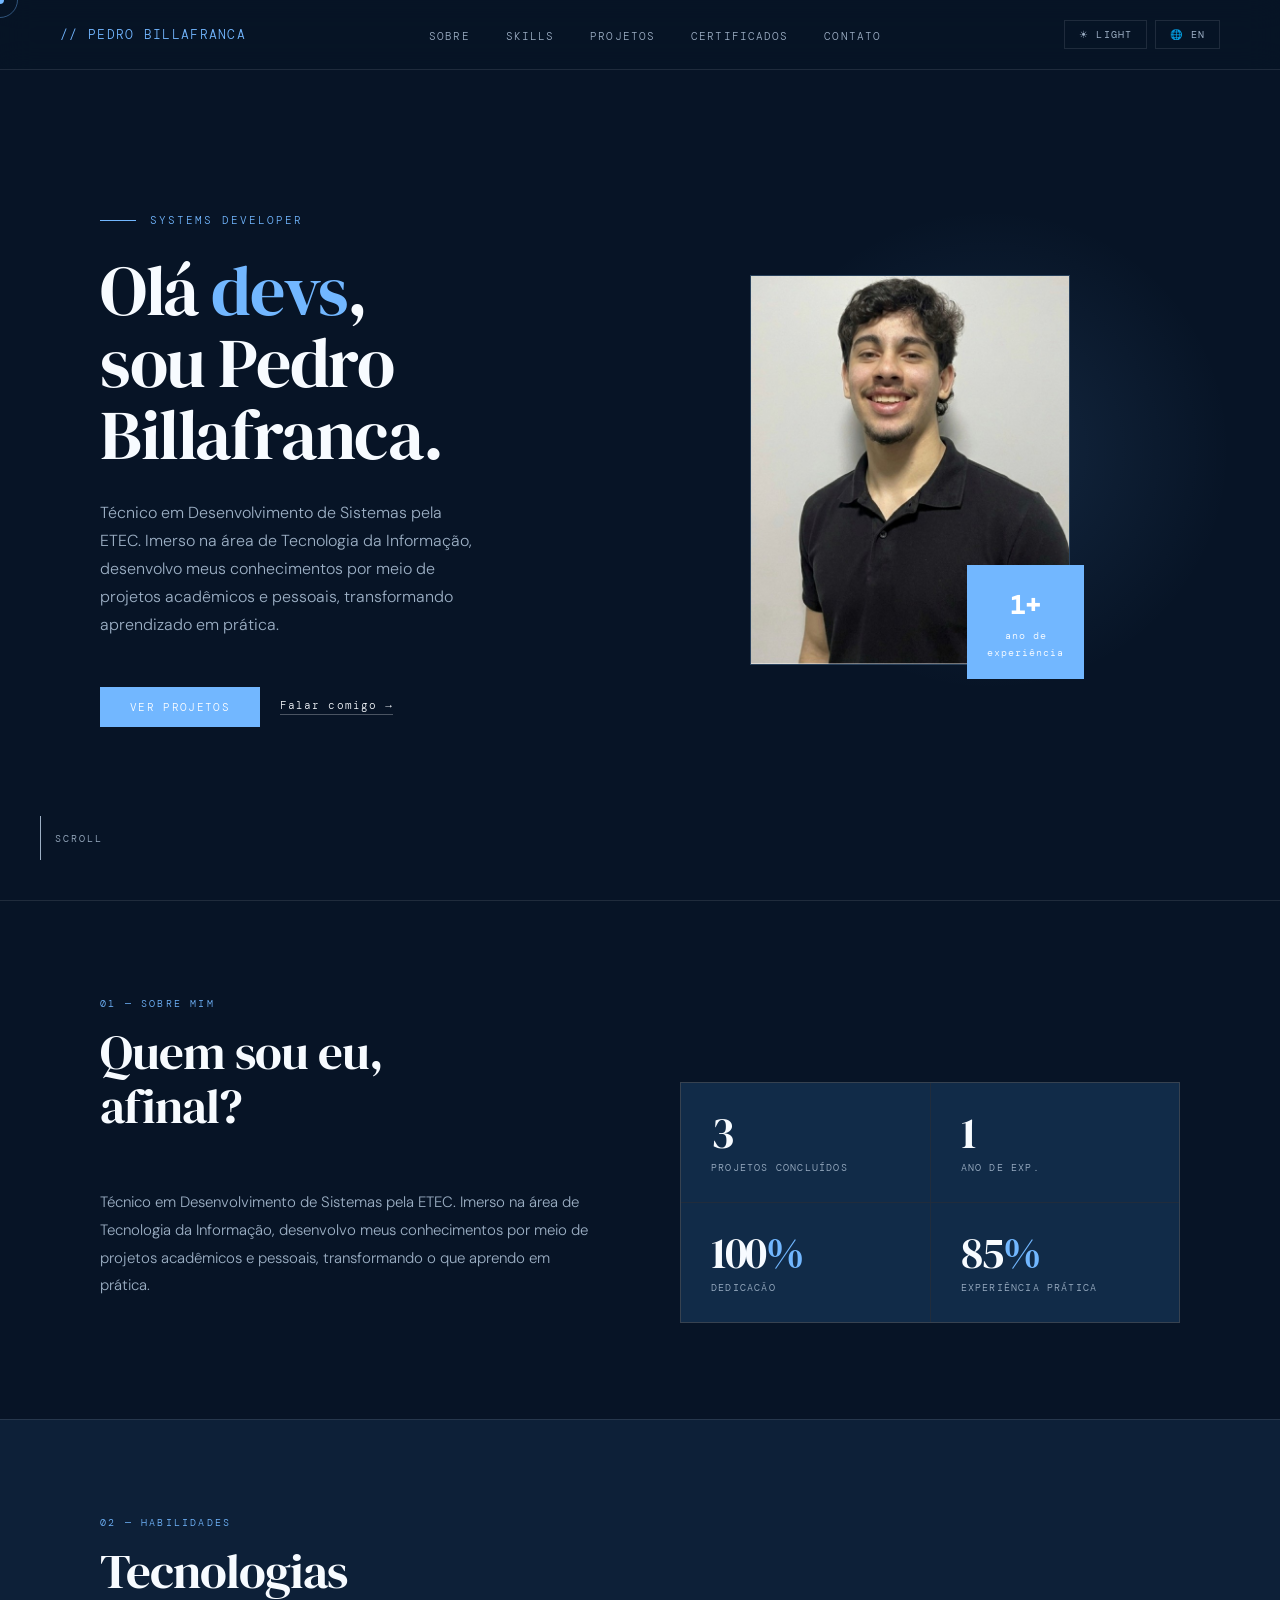
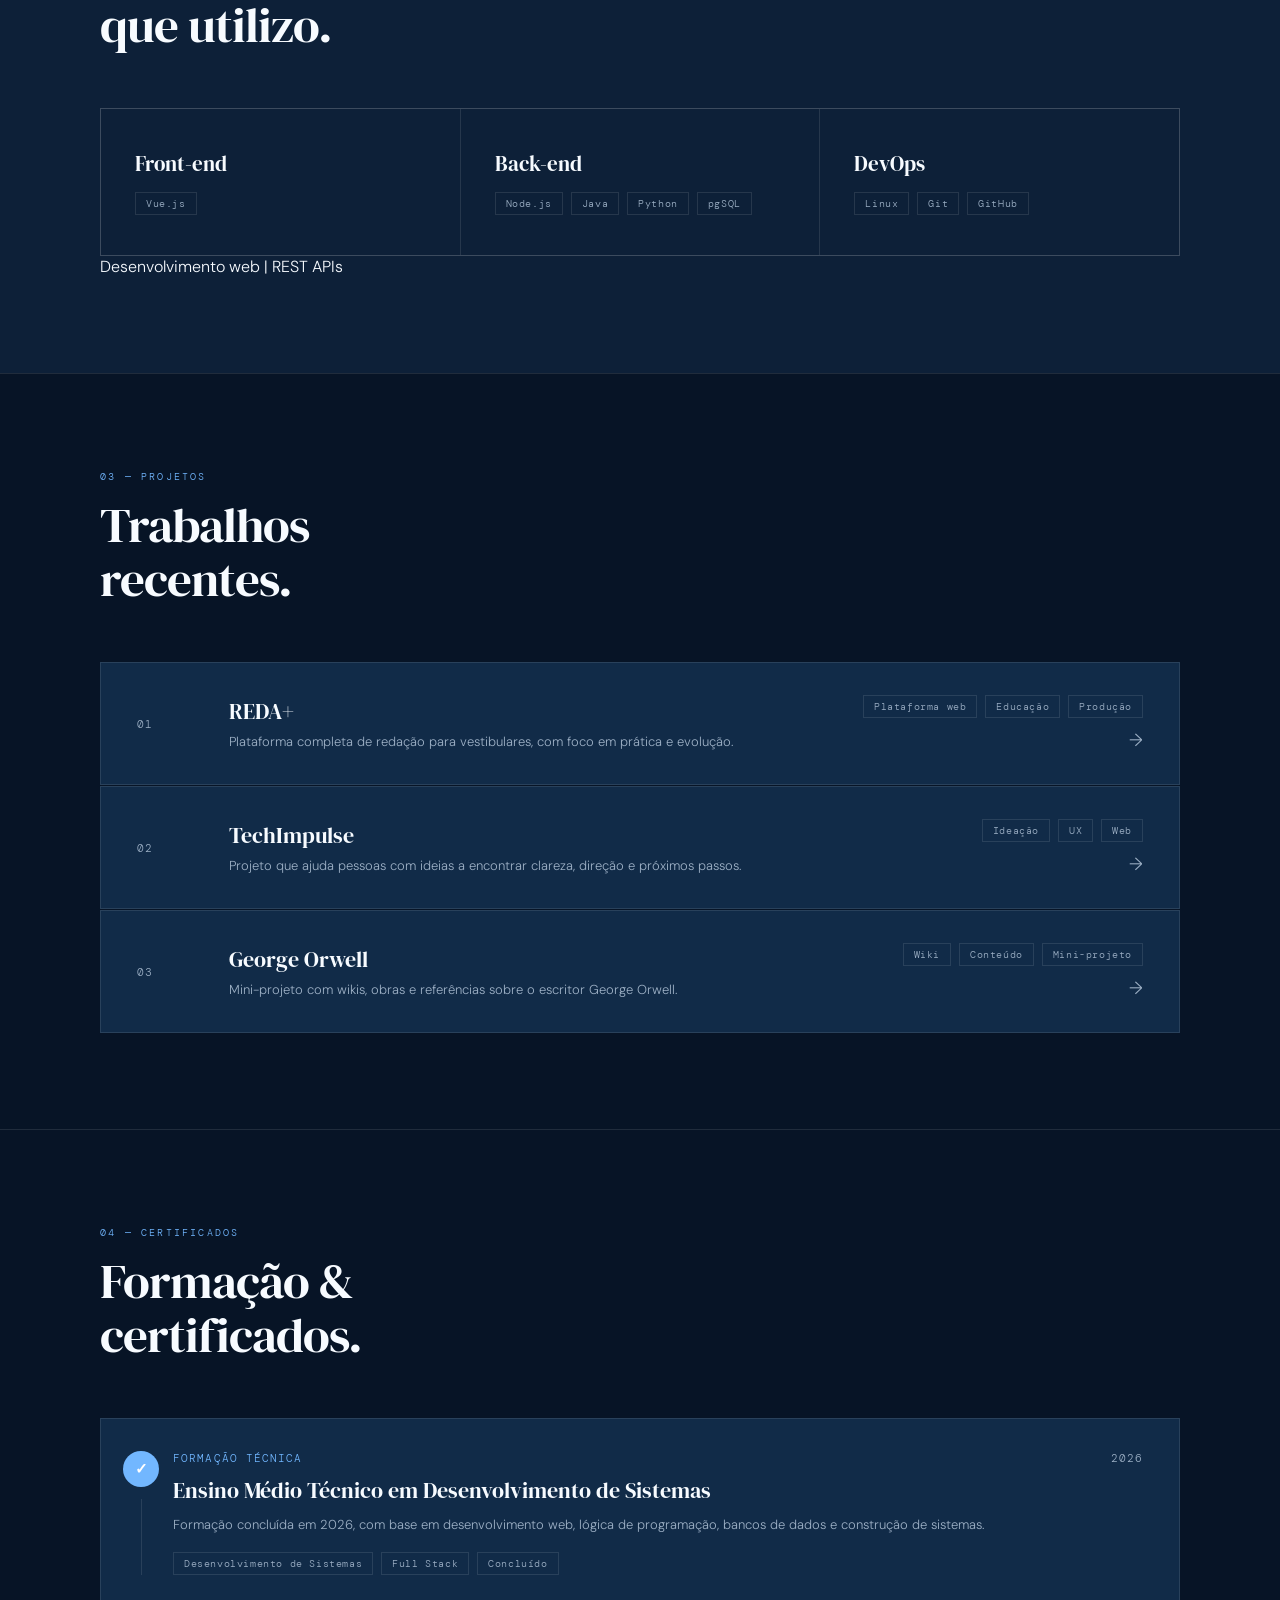
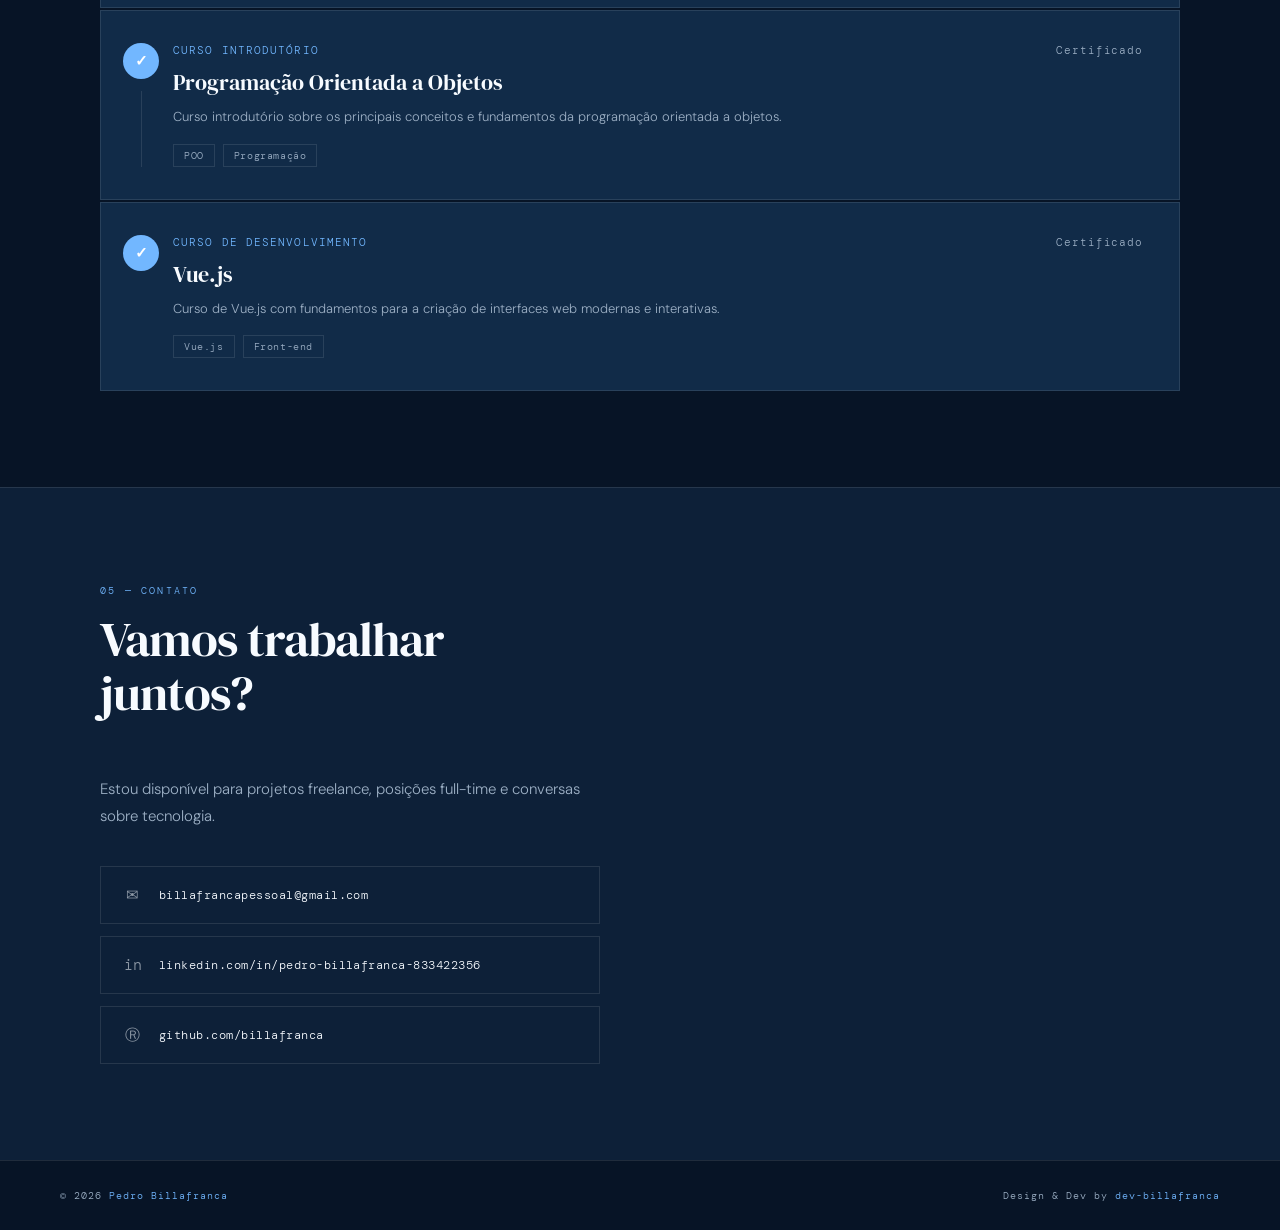
==== commit 956f3078: "Organiza tecnologias por área" ====
--- a/index.html
+++ b/index.html
@@ -81,8 +81,11 @@
   <p class="slabel fi"><span class="pt">02 &mdash; Habilidades</span><span class="en">02 &mdash; Skills</span></p>
   <h2 class="fi"><span class="pt">Tecnologias<br>que utilizo.</span><span class="en">Technologies<br>I use.</span></h2>
   <div class="skgrid fi">
-    <div class="skcard skcard-wide"><div class="skicon">🧑🏻‍💻</div><div class="skname">Systems Developer</div><div class="sktags"><span class="tag">Java</span><span class="tag">Node.js</span><span class="tag">Python</span><span class="tag">pgSQL</span><span class="tag">Web Development</span><span class="tag">REST APIs</span><span class="tag">Git &amp; GitHub</span></div></div>
-  </div>
+    <div class="skcard"><div class="skname">Front-end</div><div class="sktags"><span class="tag">Vue.js</span></div></div>
+    <div class="skcard"><div class="skname">Back-end</div><div class="sktags"><span class="tag">Node.js</span><span class="tag">Java</span><span class="tag">Python</span><span class="tag">pgSQL</span></div></div>
+    <div class="skcard"><div class="skname">DevOps</div><div class="sktags"><span class="tag">Linux</span><span class="tag">Git</span><span class="tag">GitHub</span></div></div>
+  </div>
+  <p class="skillfooter fi">Desenvolvimento web <span aria-hidden="true">|</span> REST APIs</p>
 </div>
 </section>
 
